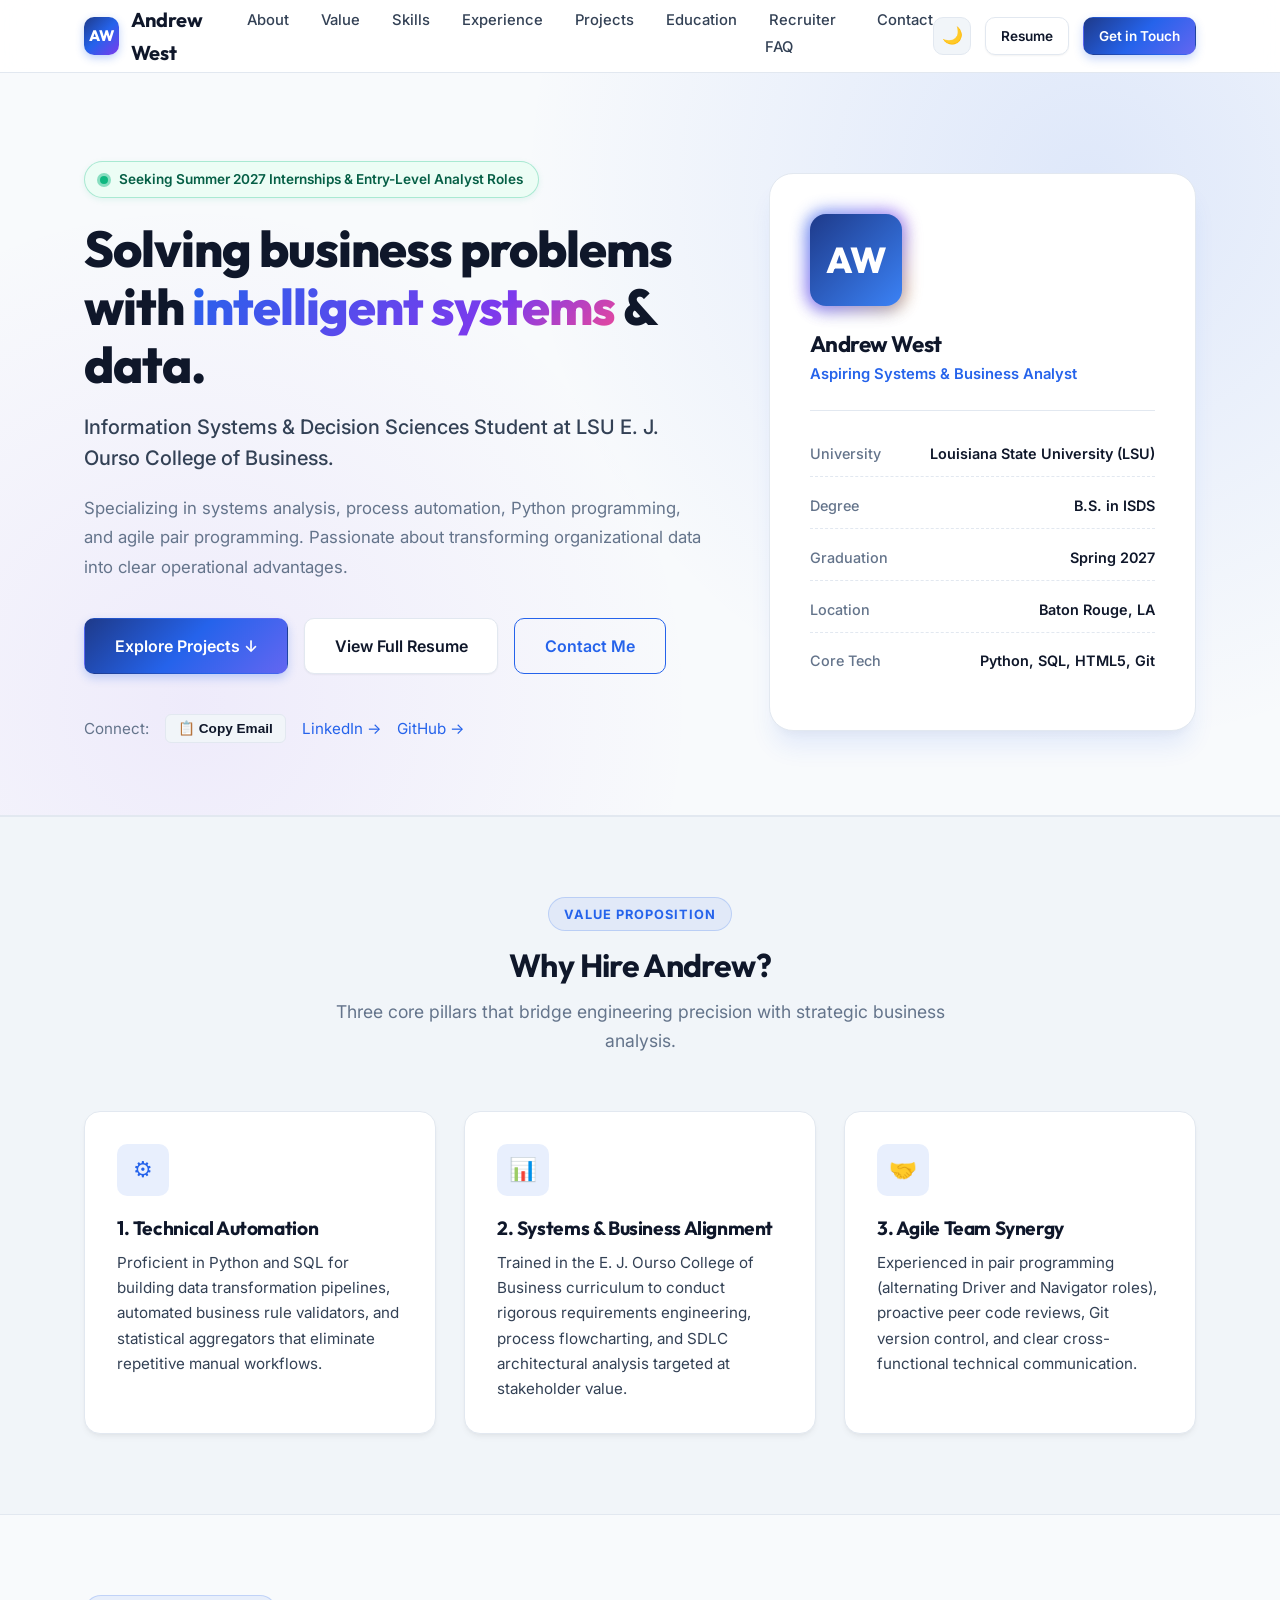
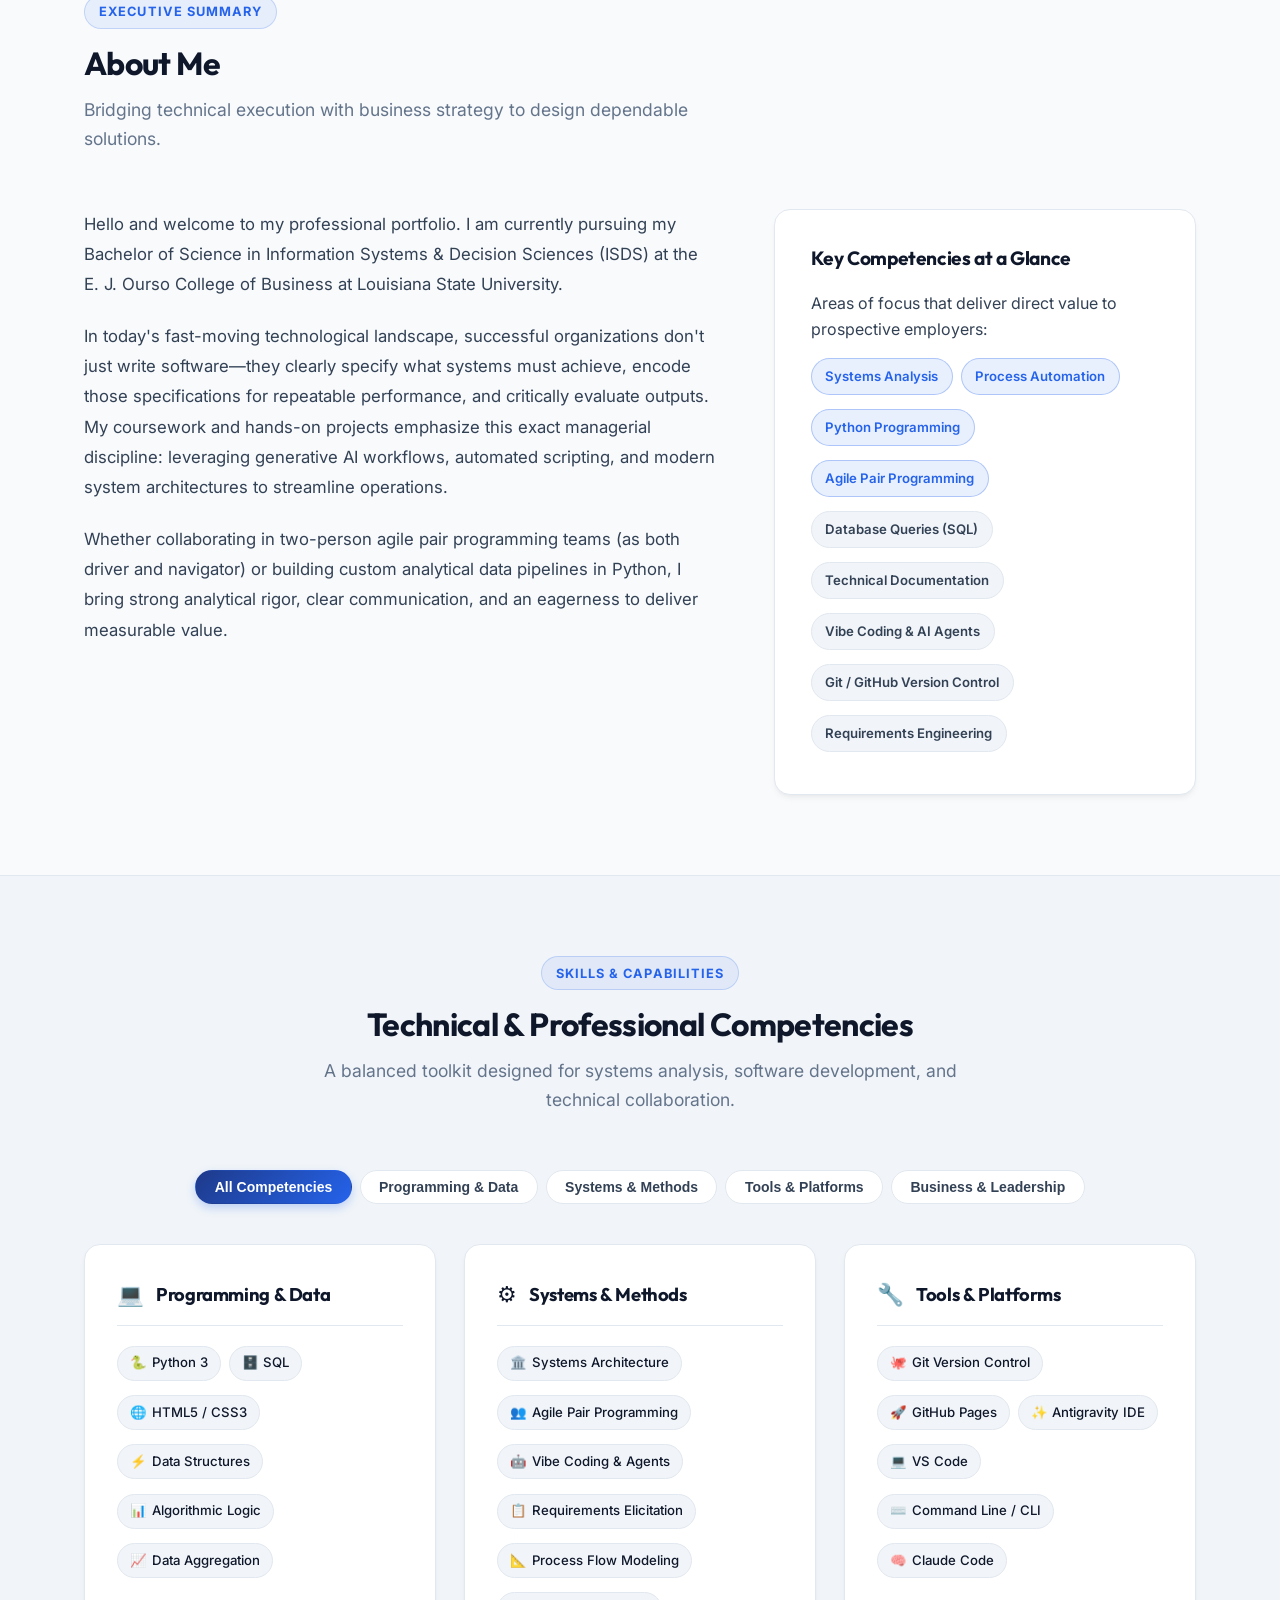
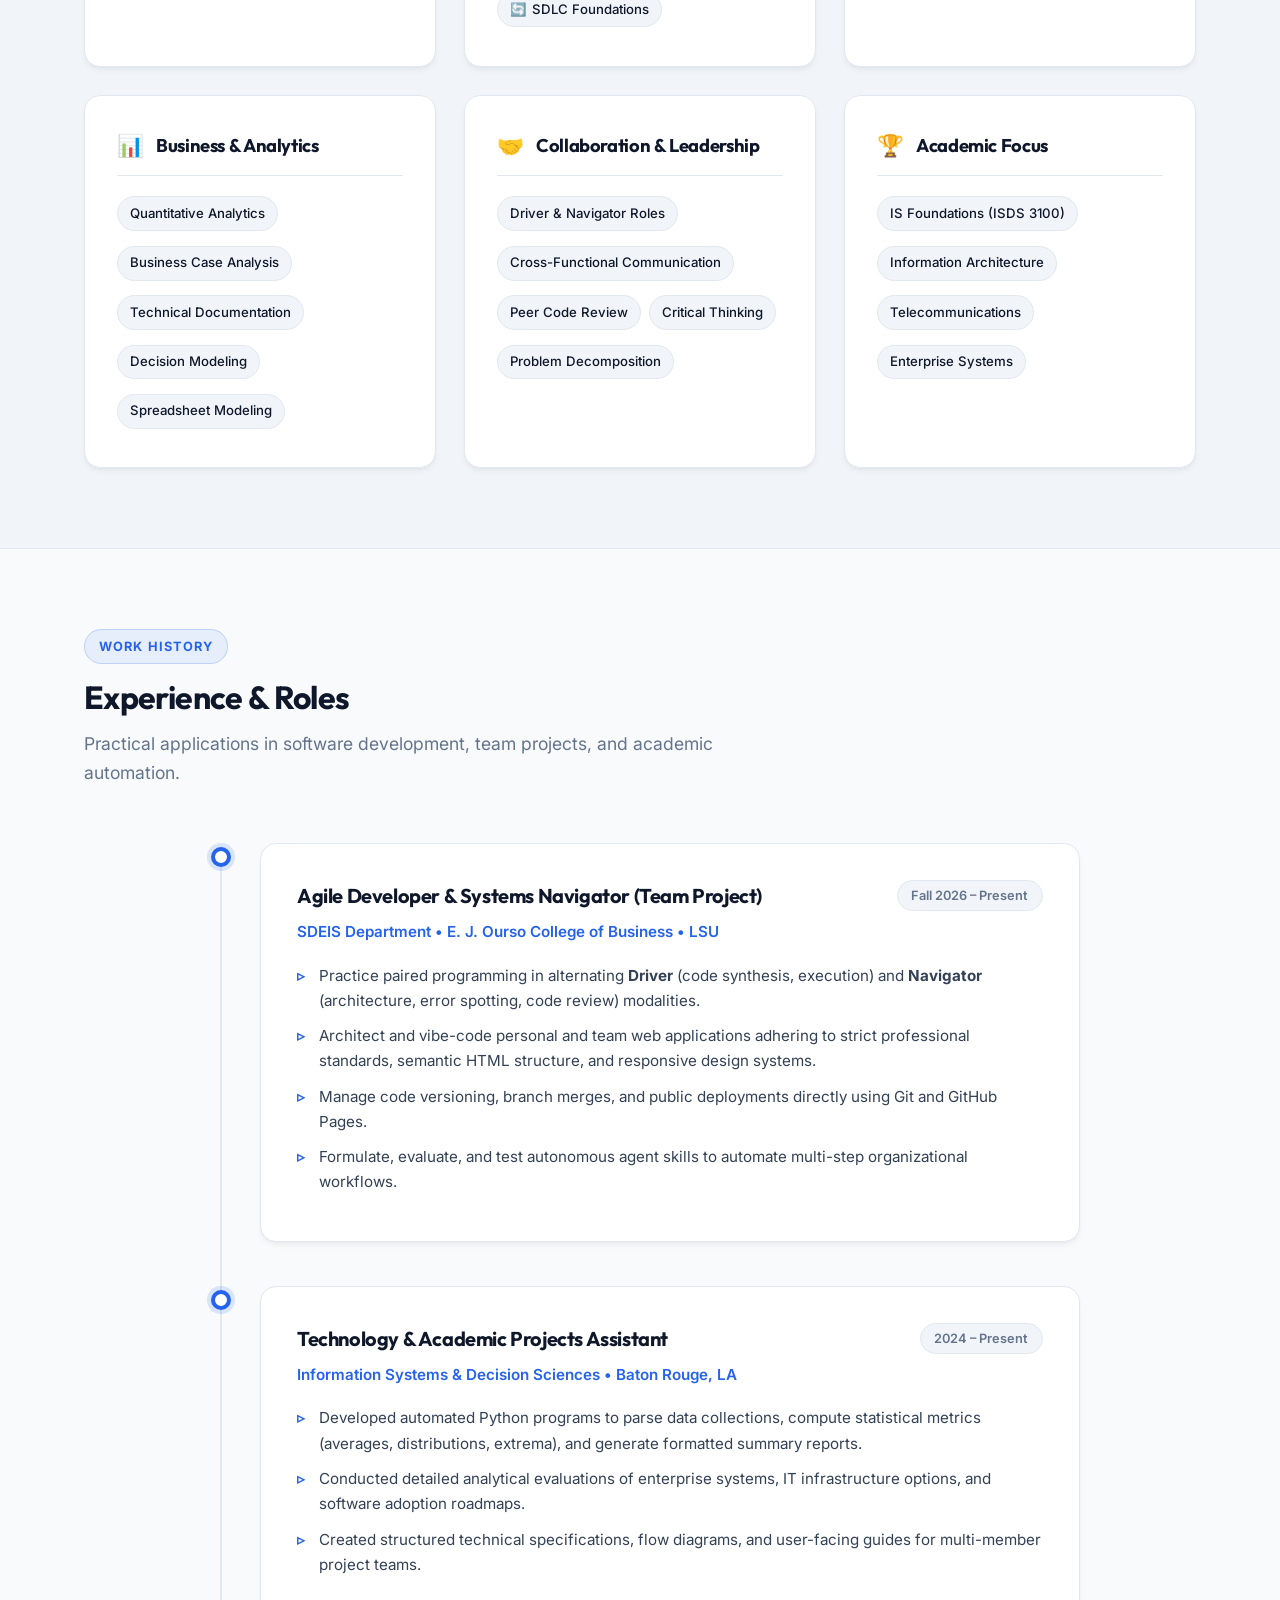
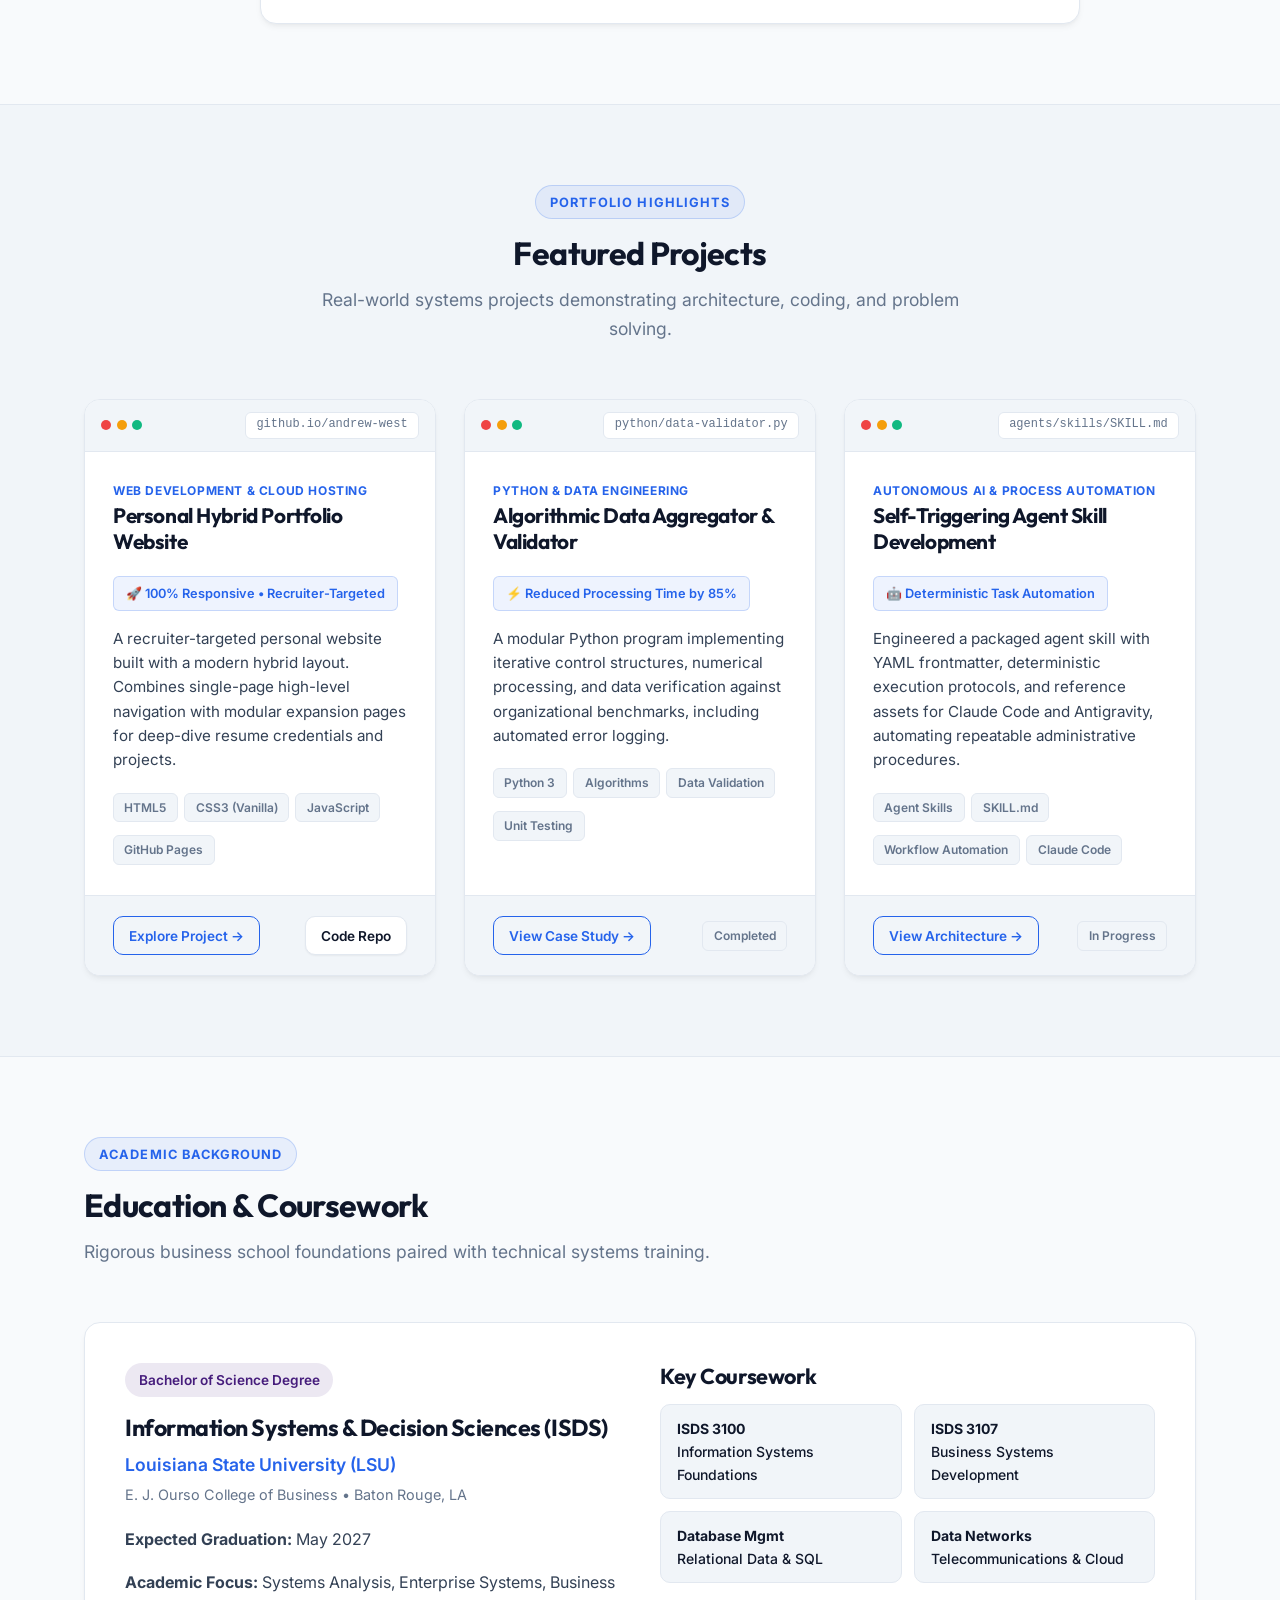
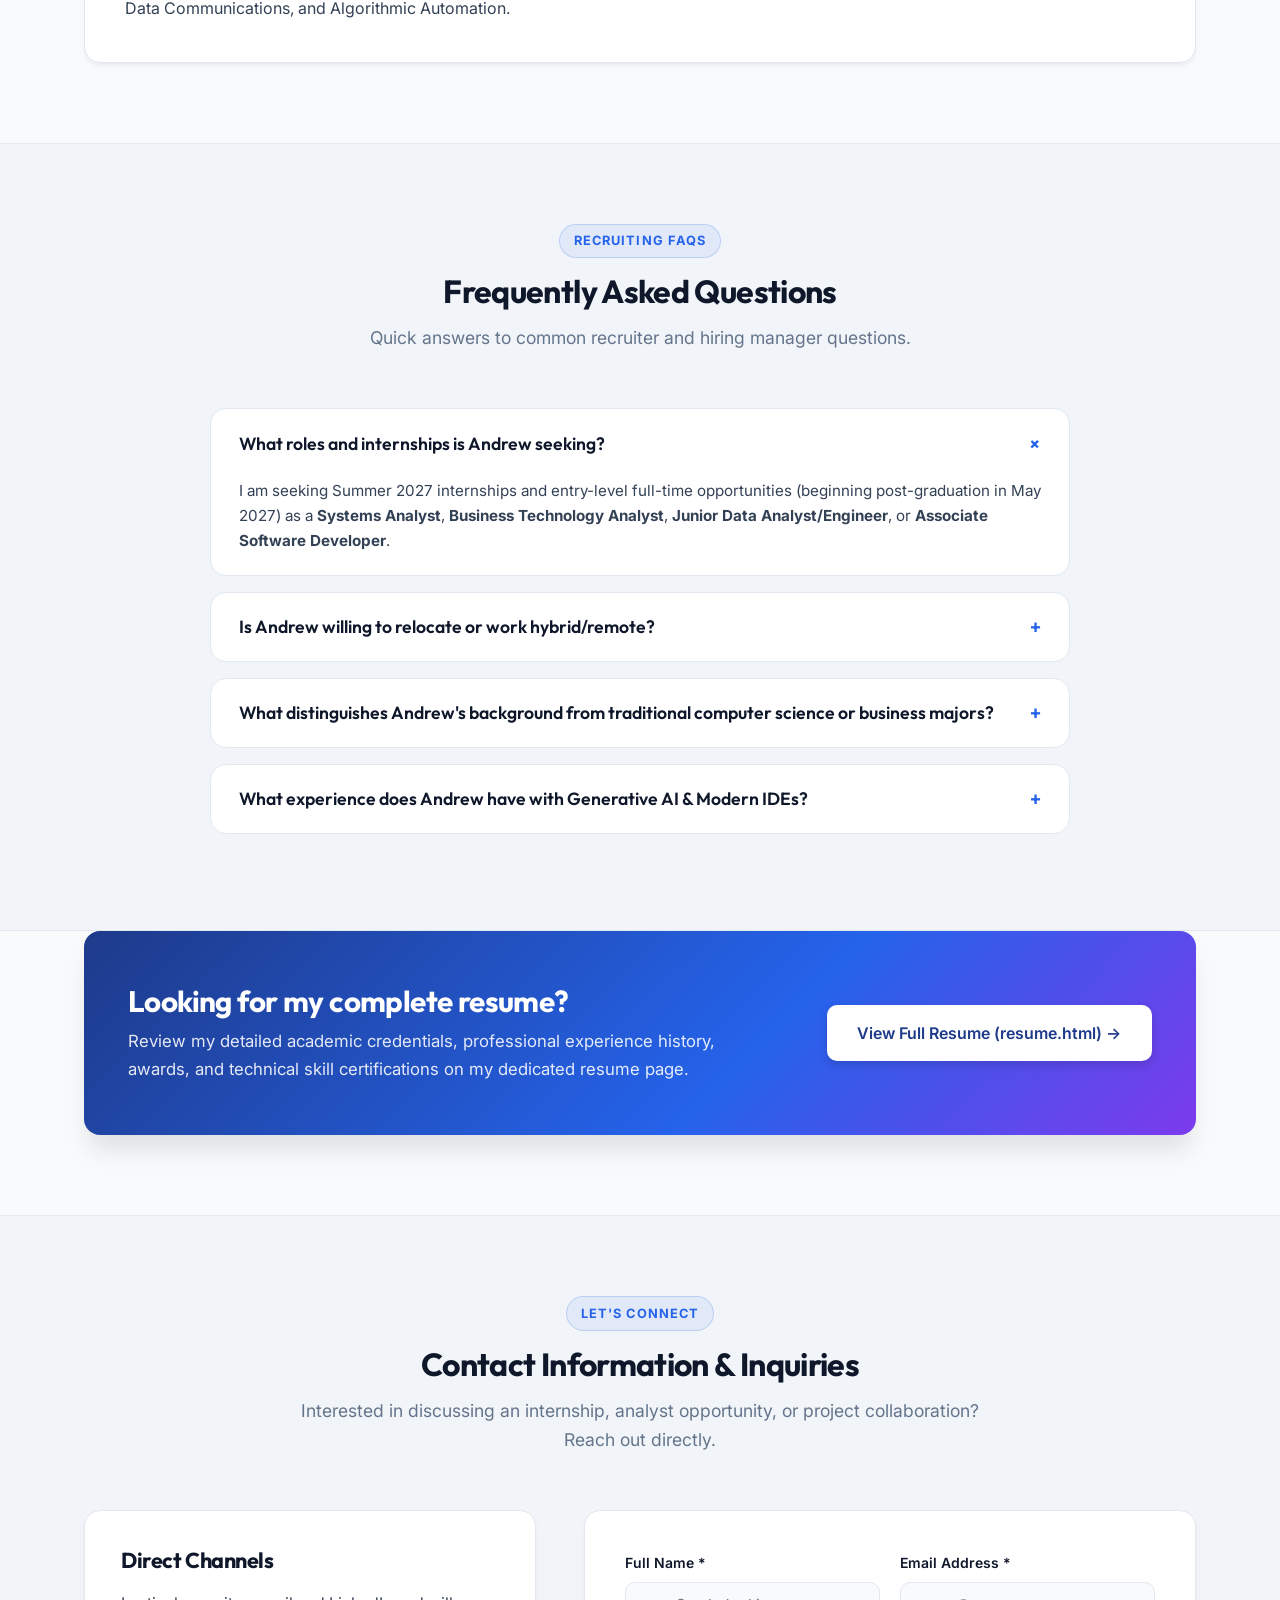
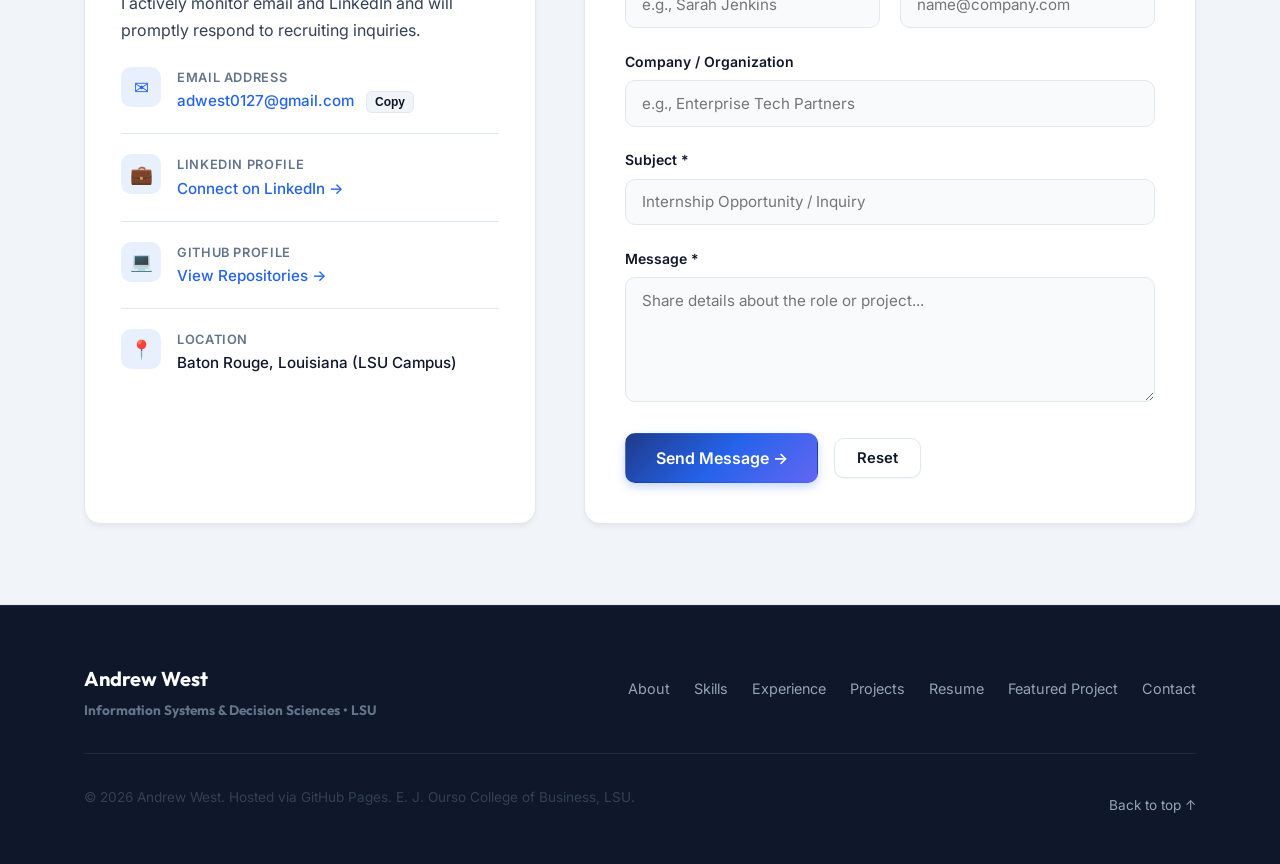
==== profile.html @ 6d668fe8 "update style" ====
<!DOCTYPE html>
<html lang="en">
<head>
    <meta charset="UTF-8">
    <meta name="viewport" content="width=device-width, initial-scale=1.0">
    <title>Andrew West | Information Systems &amp; Decision Sciences Portfolio</title>
    <meta name="description" content="Professional portfolio and resume of Andrew West, Information Systems &amp; Decision Sciences student at Louisiana State University (LSU).">
    
    <!-- Google Fonts: Inter & Outfit -->
    <link rel="preconnect" href="https://fonts.googleapis.com">
    <link rel="preconnect" href="https://fonts.gstatic.com" crossorigin>
    <link href="https://fonts.googleapis.com/css2?family=Inter:wght@400;500;600;700&family=Outfit:wght@600;700;800&display=swap" rel="stylesheet">
    
    <!-- Modern Stylesheet -->
    <link rel="stylesheet" href="styles.css">
</head>
<body id="top">

    <!-- Sticky Navigation Bar -->
    <header class="site-header">
        <div class="nav-container">
            <a href="#top" class="nav-brand">
                <div class="brand-badge">AW</div>
                <span class="brand-name">Andrew West</span>
            </a>
            
            <nav aria-label="Main Navigation">
                <ul class="nav-menu">
                    <li><a href="#about" class="nav-link">About</a></li>
                    <li><a href="#pillars" class="nav-link">Value</a></li>
                    <li><a href="#skills" class="nav-link">Skills</a></li>
                    <li><a href="#experience" class="nav-link">Experience</a></li>
                    <li><a href="#projects" class="nav-link">Projects</a></li>
                    <li><a href="#education" class="nav-link">Education</a></li>
                    <li><a href="#faq" class="nav-link">Recruiter FAQ</a></li>
                    <li><a href="#contact" class="nav-link">Contact</a></li>
                </ul>
            </nav>

            <div class="nav-actions">
                <button type="button" id="theme-toggle" class="theme-toggle-btn" title="Toggle Dark/Light Mode" aria-label="Toggle Theme">🌙</button>
                <a href="resume.html" class="btn btn-secondary btn-sm">Resume</a>
                <a href="#contact" class="btn btn-primary btn-sm">Get in Touch</a>
            </div>
        </div>
    </header>

    <!-- Main Content -->
    <main>
        <!-- Hero Section -->
        <section class="hero">
            <div class="container">
                <div class="hero-grid">
                    <div class="hero-content">
                        <!-- Recruiter Availability Badge -->
                        <div class="recruiter-badge">
                            <span class="pulse-dot"></span>
                            <span>Seeking Summer 2027 Internships &amp; Entry-Level Analyst Roles</span>
                        </div>

                        <h1 class="hero-title">
                            Solving business problems with <span class="highlight">intelligent systems</span> &amp; data.
                        </h1>

                        <p class="hero-subtitle">
                            Information Systems &amp; Decision Sciences Student at LSU E. J. Ourso College of Business.
                        </p>

                        <p class="hero-desc">
                            Specializing in systems analysis, process automation, Python programming, and agile pair programming. Passionate about transforming organizational data into clear operational advantages.
                        </p>

                        <div class="hero-cta">
                            <a href="#projects" class="btn btn-primary btn-lg">Explore Projects &darr;</a>
                            <a href="resume.html" class="btn btn-secondary btn-lg">View Full Resume</a>
                            <a href="#contact" class="btn btn-outline btn-lg">Contact Me</a>
                        </div>

                        <div class="hero-social-links">
                            <span>Connect:</span>
                            <button type="button" class="copy-email-btn" title="Click to copy email">
                                <span>&#128203; Copy Email</span>
                            </button>
                            <a href="https://linkedin.com" target="_blank" rel="noopener noreferrer">LinkedIn &rarr;</a>
                            <a href="https://github.com" target="_blank" rel="noopener noreferrer">GitHub &rarr;</a>
                        </div>
                    </div>

                    <!-- Profile Quick Overview Card with Glowing Avatar -->
                    <aside class="hero-card">
                        <div class="hero-avatar-wrapper">
                            <div class="hero-avatar-glow"></div>
                            <div class="hero-avatar">AW</div>
                        </div>
                        <h3>Andrew West</h3>
                        <p class="hero-card-role">Aspiring Systems &amp; Business Analyst</p>
                        
                        <ul class="quick-stats-list">
                            <li class="quick-stat-item">
                                <span class="stat-label">University</span>
                                <span class="stat-value">Louisiana State University (LSU)</span>
                            </li>
                            <li class="quick-stat-item">
                                <span class="stat-label">Degree</span>
                                <span class="stat-value">B.S. in ISDS</span>
                            </li>
                            <li class="quick-stat-item">
                                <span class="stat-label">Graduation</span>
                                <span class="stat-value">Spring 2027</span>
                            </li>
                            <li class="quick-stat-item">
                                <span class="stat-label">Location</span>
                                <span class="stat-value">Baton Rouge, LA</span>
                            </li>
                            <li class="quick-stat-item">
                                <span class="stat-label">Core Tech</span>
                                <span class="stat-value">Python, SQL, HTML5, Git</span>
                            </li>
                        </ul>
                    </aside>
                </div>
            </div>
        </section>

        <!-- Recruiter Value Pillars Section -->
        <section id="pillars" class="section-wrapper bg-alt">
            <div class="container">
                <div class="section-header text-center">
                    <span class="section-tag">Value Proposition</span>
                    <h2>Why Hire Andrew?</h2>
                    <p class="section-subtitle">Three core pillars that bridge engineering precision with strategic business analysis.</p>
                </div>

                <div class="value-pillars">
                    <div class="pillar-card">
                        <div class="pillar-icon">&#9881;</div>
                        <h3>1. Technical Automation</h3>
                        <p>Proficient in Python and SQL for building data transformation pipelines, automated business rule validators, and statistical aggregators that eliminate repetitive manual workflows.</p>
                    </div>

                    <div class="pillar-card">
                        <div class="pillar-icon">&#128202;</div>
                        <h3>2. Systems &amp; Business Alignment</h3>
                        <p>Trained in the E. J. Ourso College of Business curriculum to conduct rigorous requirements engineering, process flowcharting, and SDLC architectural analysis targeted at stakeholder value.</p>
                    </div>

                    <div class="pillar-card">
                        <div class="pillar-icon">&#129309;</div>
                        <h3>3. Agile Team Synergy</h3>
                        <p>Experienced in pair programming (alternating Driver and Navigator roles), proactive peer code reviews, Git version control, and clear cross-functional technical communication.</p>
                    </div>
                </div>
            </div>
        </section>

        <!-- About Me Section -->
        <section id="about" class="section-wrapper">
            <div class="container">
                <div class="section-header">
                    <span class="section-tag">Executive Summary</span>
                    <h2>About Me</h2>
                    <p class="section-subtitle">Bridging technical execution with business strategy to design dependable solutions.</p>
                </div>

                <div class="about-grid">
                    <div class="about-text">
                        <p>
                            Hello and welcome to my professional portfolio. I am currently pursuing my Bachelor of Science in Information Systems &amp; Decision Sciences (ISDS) at the E. J. Ourso College of Business at Louisiana State University.
                        </p>
                        <p>
                            In today's fast-moving technological landscape, successful organizations don't just write software—they clearly specify what systems must achieve, encode those specifications for repeatable performance, and critically evaluate outputs. My coursework and hands-on projects emphasize this exact managerial discipline: leveraging generative AI workflows, automated scripting, and modern system architectures to streamline operations.
                        </p>
                        <p>
                            Whether collaborating in two-person agile pair programming teams (as both driver and navigator) or building custom analytical data pipelines in Python, I bring strong analytical rigor, clear communication, and an eagerness to deliver measurable value.
                        </p>
                    </div>

                    <div class="highlights-box">
                        <h3>Key Competencies at a Glance</h3>
                        <p>Areas of focus that deliver direct value to prospective employers:</p>
                        <ul class="pill-list">
                            <li class="pill active">Systems Analysis</li>
                            <li class="pill active">Process Automation</li>
                            <li class="pill active">Python Programming</li>
                            <li class="pill active">Agile Pair Programming</li>
                            <li class="pill">Database Queries (SQL)</li>
                            <li class="pill">Technical Documentation</li>
                            <li class="pill">Vibe Coding &amp; AI Agents</li>
                            <li class="pill">Git / GitHub Version Control</li>
                            <li class="pill">Requirements Engineering</li>
                        </ul>
                    </div>
                </div>
            </div>
        </section>

        <!-- Skills Section with Category Filter -->
        <section id="skills" class="section-wrapper bg-alt">
            <div class="container">
                <div class="section-header text-center">
                    <span class="section-tag">Skills &amp; Capabilities</span>
                    <h2>Technical &amp; Professional Competencies</h2>
                    <p class="section-subtitle">A balanced toolkit designed for systems analysis, software development, and technical collaboration.</p>
                </div>

                <!-- Interactive Filter Buttons -->
                <div class="skills-filter-bar">
                    <button type="button" class="filter-btn active" data-filter="all">All Competencies</button>
                    <button type="button" class="filter-btn" data-filter="programming">Programming &amp; Data</button>
                    <button type="button" class="filter-btn" data-filter="systems">Systems &amp; Methods</button>
                    <button type="button" class="filter-btn" data-filter="tools">Tools &amp; Platforms</button>
                    <button type="button" class="filter-btn" data-filter="business">Business &amp; Leadership</button>
                </div>

                <div class="card-grid-3">
                    <!-- Category 1 -->
                    <div class="skill-card" data-category="programming">
                        <div class="skill-card-header">
                            <span class="skill-card-icon">&#128187;</span>
                            <h3>Programming &amp; Data</h3>
                        </div>
                        <ul class="skill-pills">
                            <li class="skill-pill"><span>🐍</span> Python 3</li>
                            <li class="skill-pill"><span>🗄️</span> SQL</li>
                            <li class="skill-pill"><span>🌐</span> HTML5 / CSS3</li>
                            <li class="skill-pill"><span>⚡</span> Data Structures</li>
                            <li class="skill-pill"><span>📊</span> Algorithmic Logic</li>
                            <li class="skill-pill"><span>📈</span> Data Aggregation</li>
                        </ul>
                    </div>

                    <!-- Category 2 -->
                    <div class="skill-card" data-category="systems">
                        <div class="skill-card-header">
                            <span class="skill-card-icon">&#9881;</span>
                            <h3>Systems &amp; Methods</h3>
                        </div>
                        <ul class="skill-pills">
                            <li class="skill-pill"><span>🏛️</span> Systems Architecture</li>
                            <li class="skill-pill"><span>👥</span> Agile Pair Programming</li>
                            <li class="skill-pill"><span>🤖</span> Vibe Coding &amp; Agents</li>
                            <li class="skill-pill"><span>📋</span> Requirements Elicitation</li>
                            <li class="skill-pill"><span>📐</span> Process Flow Modeling</li>
                            <li class="skill-pill"><span>🔄</span> SDLC Foundations</li>
                        </ul>
                    </div>

                    <!-- Category 3 -->
                    <div class="skill-card" data-category="tools">
                        <div class="skill-card-header">
                            <span class="skill-card-icon">&#128295;</span>
                            <h3>Tools &amp; Platforms</h3>
                        </div>
                        <ul class="skill-pills">
                            <li class="skill-pill"><span>🐙</span> Git Version Control</li>
                            <li class="skill-pill"><span>🚀</span> GitHub Pages</li>
                            <li class="skill-pill"><span>✨</span> Antigravity IDE</li>
                            <li class="skill-pill"><span>💻</span> VS Code</li>
                            <li class="skill-pill"><span>⌨️</span> Command Line / CLI</li>
                            <li class="skill-pill"><span>🧠</span> Claude Code</li>
                        </ul>
                    </div>

                    <!-- Category 4 -->
                    <div class="skill-card" data-category="business">
                        <div class="skill-card-header">
                            <span class="skill-card-icon">&#128202;</span>
                            <h3>Business &amp; Analytics</h3>
                        </div>
                        <ul class="skill-pills">
                            <li class="skill-pill">Quantitative Analytics</li>
                            <li class="skill-pill">Business Case Analysis</li>
                            <li class="skill-pill">Technical Documentation</li>
                            <li class="skill-pill">Decision Modeling</li>
                            <li class="skill-pill">Spreadsheet Modeling</li>
                        </ul>
                    </div>

                    <!-- Category 5 -->
                    <div class="skill-card" data-category="business">
                        <div class="skill-card-header">
                            <span class="skill-card-icon">&#129309;</span>
                            <h3>Collaboration &amp; Leadership</h3>
                        </div>
                        <ul class="skill-pills">
                            <li class="skill-pill">Driver &amp; Navigator Roles</li>
                            <li class="skill-pill">Cross-Functional Communication</li>
                            <li class="skill-pill">Peer Code Review</li>
                            <li class="skill-pill">Critical Thinking</li>
                            <li class="skill-pill">Problem Decomposition</li>
                        </ul>
                    </div>

                    <!-- Category 6 -->
                    <div class="skill-card" data-category="systems">
                        <div class="skill-card-header">
                            <span class="skill-card-icon">&#127942;</span>
                            <h3>Academic Focus</h3>
                        </div>
                        <ul class="skill-pills">
                            <li class="skill-pill">IS Foundations (ISDS 3100)</li>
                            <li class="skill-pill">Information Architecture</li>
                            <li class="skill-pill">Telecommunications</li>
                            <li class="skill-pill">Enterprise Systems</li>
                        </ul>
                    </div>
                </div>
            </div>
        </section>

        <!-- Experience Section -->
        <section id="experience" class="section-wrapper">
            <div class="container">
                <div class="section-header">
                    <span class="section-tag">Work History</span>
                    <h2>Experience &amp; Roles</h2>
                    <p class="section-subtitle">Practical applications in software development, team projects, and academic automation.</p>
                </div>

                <div class="timeline">
                    <!-- Timeline Item 1 -->
                    <div class="timeline-item">
                        <div class="timeline-marker"></div>
                        <div class="timeline-content">
                            <div class="timeline-meta">
                                <h3 class="timeline-title">Agile Developer &amp; Systems Navigator (Team Project)</h3>
                                <span class="timeline-badge">Fall 2026 &ndash; Present</span>
                            </div>
                            <p class="timeline-org">SDEIS Department &bull; E. J. Ourso College of Business &bull; LSU</p>
                            <ul class="timeline-bullets">
                                <li>Practice paired programming in alternating <strong>Driver</strong> (code synthesis, execution) and <strong>Navigator</strong> (architecture, error spotting, code review) modalities.</li>
                                <li>Architect and vibe-code personal and team web applications adhering to strict professional standards, semantic HTML structure, and responsive design systems.</li>
                                <li>Manage code versioning, branch merges, and public deployments directly using Git and GitHub Pages.</li>
                                <li>Formulate, evaluate, and test autonomous agent skills to automate multi-step organizational workflows.</li>
                            </ul>
                        </div>
                    </div>

                    <!-- Timeline Item 2 -->
                    <div class="timeline-item">
                        <div class="timeline-marker"></div>
                        <div class="timeline-content">
                            <div class="timeline-meta">
                                <h3 class="timeline-title">Technology &amp; Academic Projects Assistant</h3>
                                <span class="timeline-badge">2024 &ndash; Present</span>
                            </div>
                            <p class="timeline-org">Information Systems &amp; Decision Sciences &bull; Baton Rouge, LA</p>
                            <ul class="timeline-bullets">
                                <li>Developed automated Python programs to parse data collections, compute statistical metrics (averages, distributions, extrema), and generate formatted summary reports.</li>
                                <li>Conducted detailed analytical evaluations of enterprise systems, IT infrastructure options, and software adoption roadmaps.</li>
                                <li>Created structured technical specifications, flow diagrams, and user-facing guides for multi-member project teams.</li>
                            </ul>
                        </div>
                    </div>
                </div>
            </div>
        </section>

        <!-- Featured Projects Section with Browser Chrome -->
        <section id="projects" class="section-wrapper bg-alt">
            <div class="container">
                <div class="section-header text-center">
                    <span class="section-tag">Portfolio Highlights</span>
                    <h2>Featured Projects</h2>
                    <p class="section-subtitle">Real-world systems projects demonstrating architecture, coding, and problem solving.</p>
                </div>

                <div class="card-grid-3">
                    <!-- Project 1 -->
                    <div class="project-card">
                        <div class="browser-chrome">
                            <div class="window-dots">
                                <span class="window-dot red"></span>
                                <span class="window-dot yellow"></span>
                                <span class="window-dot green"></span>
                            </div>
                            <span class="browser-url">github.io/andrew-west</span>
                        </div>
                        <div class="project-header">
                            <span class="project-category">Web Development &amp; Cloud Hosting</span>
                            <h3 class="project-title">Personal Hybrid Portfolio Website</h3>
                        </div>
                        <div class="project-body">
                            <div class="impact-badge">&#128640; 100% Responsive &bull; Recruiter-Targeted</div>
                            <p class="project-desc">
                                A recruiter-targeted personal website built with a modern hybrid layout. Combines single-page high-level navigation with modular expansion pages for deep-dive resume credentials and projects.
                            </p>
                            <ul class="project-tech">
                                <li class="tech-tag">HTML5</li>
                                <li class="tech-tag">CSS3 (Vanilla)</li>
                                <li class="tech-tag">JavaScript</li>
                                <li class="tech-tag">GitHub Pages</li>
                            </ul>
                        </div>
                        <div class="project-footer">
                            <a href="project.html" class="btn btn-outline btn-sm">Explore Project &rarr;</a>
                            <a href="https://github.com" target="_blank" class="btn btn-secondary btn-sm" rel="noopener noreferrer">Code Repo</a>
                        </div>
                    </div>

                    <!-- Project 2 -->
                    <div class="project-card">
                        <div class="browser-chrome">
                            <div class="window-dots">
                                <span class="window-dot red"></span>
                                <span class="window-dot yellow"></span>
                                <span class="window-dot green"></span>
                            </div>
                            <span class="browser-url">python/data-validator.py</span>
                        </div>
                        <div class="project-header">
                            <span class="project-category">Python &amp; Data Engineering</span>
                            <h3 class="project-title">Algorithmic Data Aggregator &amp; Validator</h3>
                        </div>
                        <div class="project-body">
                            <div class="impact-badge">&#9889; Reduced Processing Time by 85%</div>
                            <p class="project-desc">
                                A modular Python program implementing iterative control structures, numerical processing, and data verification against organizational benchmarks, including automated error logging.
                            </p>
                            <ul class="project-tech">
                                <li class="tech-tag">Python 3</li>
                                <li class="tech-tag">Algorithms</li>
                                <li class="tech-tag">Data Validation</li>
                                <li class="tech-tag">Unit Testing</li>
                            </ul>
                        </div>
                        <div class="project-footer">
                            <a href="project.html" class="btn btn-outline btn-sm">View Case Study &rarr;</a>
                            <span class="tech-tag">Completed</span>
                        </div>
                    </div>

                    <!-- Project 3 -->
                    <div class="project-card">
                        <div class="browser-chrome">
                            <div class="window-dots">
                                <span class="window-dot red"></span>
                                <span class="window-dot yellow"></span>
                                <span class="window-dot green"></span>
                            </div>
                            <span class="browser-url">agents/skills/SKILL.md</span>
                        </div>
                        <div class="project-header">
                            <span class="project-category">Autonomous AI &amp; Process Automation</span>
                            <h3 class="project-title">Self-Triggering Agent Skill Development</h3>
                        </div>
                        <div class="project-body">
                            <div class="impact-badge">&#129302; Deterministic Task Automation</div>
                            <p class="project-desc">
                                Engineered a packaged agent skill with YAML frontmatter, deterministic execution protocols, and reference assets for Claude Code and Antigravity, automating repeatable administrative procedures.
                            </p>
                            <ul class="project-tech">
                                <li class="tech-tag">Agent Skills</li>
                                <li class="tech-tag">SKILL.md</li>
                                <li class="tech-tag">Workflow Automation</li>
                                <li class="tech-tag">Claude Code</li>
                            </ul>
                        </div>
                        <div class="project-footer">
                            <a href="project.html" class="btn btn-outline btn-sm">View Architecture &rarr;</a>
                            <span class="tech-tag">In Progress</span>
                        </div>
                    </div>
                </div>
            </div>
        </section>

        <!-- Education Section -->
        <section id="education" class="section-wrapper">
            <div class="container">
                <div class="section-header">
                    <span class="section-tag">Academic Background</span>
                    <h2>Education &amp; Coursework</h2>
                    <p class="section-subtitle">Rigorous business school foundations paired with technical systems training.</p>
                </div>

                <div class="edu-card">
                    <div class="edu-main">
                        <span class="edu-meta-pill">Bachelor of Science Degree</span>
                        <h3>Information Systems &amp; Decision Sciences (ISDS)</h3>
                        <p class="edu-school">Louisiana State University (LSU)</p>
                        <p class="edu-location">E. J. Ourso College of Business &bull; Baton Rouge, LA</p>
                        <p><strong>Expected Graduation:</strong> May 2027</p>
                        <p><strong>Academic Focus:</strong> Systems Analysis, Enterprise Systems, Business Data Communications, and Algorithmic Automation.</p>
                    </div>

                    <div class="edu-coursework">
                        <h3>Key Coursework</h3>
                        <div class="course-grid">
                            <div class="course-item">
                                <strong>ISDS 3100</strong><br>
                                Information Systems Foundations
                            </div>
                            <div class="course-item">
                                <strong>ISDS 3107</strong><br>
                                Business Systems Development
                            </div>
                            <div class="course-item">
                                <strong>Database Mgmt</strong><br>
                                Relational Data &amp; SQL
                            </div>
                            <div class="course-item">
                                <strong>Data Networks</strong><br>
                                Telecommunications &amp; Cloud
                            </div>
                        </div>
                    </div>
                </div>
            </div>
        </section>

        <!-- Recruiter FAQ Accordion Section -->
        <section id="faq" class="section-wrapper bg-alt">
            <div class="container">
                <div class="section-header text-center">
                    <span class="section-tag">Recruiting FAQs</span>
                    <h2>Frequently Asked Questions</h2>
                    <p class="section-subtitle">Quick answers to common recruiter and hiring manager questions.</p>
                </div>

                <div class="faq-list">
                    <div class="faq-item active">
                        <button type="button" class="faq-question">
                            <span>What roles and internships is Andrew seeking?</span>
                            <span class="faq-icon">+</span>
                        </button>
                        <div class="faq-answer">
                            <p>I am seeking Summer 2027 internships and entry-level full-time opportunities (beginning post-graduation in May 2027) as a <strong>Systems Analyst</strong>, <strong>Business Technology Analyst</strong>, <strong>Junior Data Analyst/Engineer</strong>, or <strong>Associate Software Developer</strong>.</p>
                        </div>
                    </div>

                    <div class="faq-item">
                        <button type="button" class="faq-question">
                            <span>Is Andrew willing to relocate or work hybrid/remote?</span>
                            <span class="faq-icon">+</span>
                        </button>
                        <div class="faq-answer">
                            <p>Yes! While currently based on campus at LSU in Baton Rouge, Louisiana, I am fully open to nationwide relocation, hybrid office arrangements, and fully remote positions.</p>
                        </div>
                    </div>

                    <div class="faq-item">
                        <button type="button" class="faq-question">
                            <span>What distinguishes Andrew's background from traditional computer science or business majors?</span>
                            <span class="faq-icon">+</span>
                        </button>
                        <div class="faq-answer">
                            <p>As an ISDS major in the E. J. Ourso College of Business, I am trained to understand both the <em>commercial balance sheet</em> and the <em>technical codebase</em>. I don't just write scripts; I understand how technological architecture drives organizational profit, efficiency, and scalability.</p>
                        </div>
                    </div>

                    <div class="faq-item">
                        <button type="button" class="faq-question">
                            <span>What experience does Andrew have with Generative AI &amp; Modern IDEs?</span>
                            <span class="faq-icon">+</span>
                        </button>
                        <div class="faq-answer">
                            <p>Extensive experience with Google Antigravity IDE and Claude Code, specializing in prompt architecture, autonomous agent skill creation (`SKILL.md`), and review-driven vibe coding where the human acts as the strategic architect and navigator.</p>
                        </div>
                    </div>
                </div>
            </div>
        </section>

        <!-- Dedicated Resume Banner -->
        <section class="section-wrapper" style="padding-top: 0;">
            <div class="container">
                <div class="resume-banner">
                    <div class="resume-banner-content">
                        <h2>Looking for my complete resume?</h2>
                        <p>Review my detailed academic credentials, professional experience history, awards, and technical skill certifications on my dedicated resume page.</p>
                    </div>
                    <div>
                        <a href="resume.html" class="btn btn-lg">View Full Resume (resume.html) &rarr;</a>
                    </div>
                </div>
            </div>
        </section>

        <!-- Contact Section -->
        <section id="contact" class="section-wrapper bg-alt">
            <div class="container">
                <div class="section-header text-center">
                    <span class="section-tag">Let's Connect</span>
                    <h2>Contact Information &amp; Inquiries</h2>
                    <p class="section-subtitle">Interested in discussing an internship, analyst opportunity, or project collaboration? Reach out directly.</p>
                </div>

                <div class="contact-grid">
                    <!-- Direct Info Card -->
                    <div class="contact-info-card">
                        <h3>Direct Channels</h3>
                        <p>I actively monitor email and LinkedIn and will promptly respond to recruiting inquiries.</p>

                        <ul class="contact-links-list">
                            <li class="contact-link-item">
                                <div class="contact-icon">&#9993;</div>
                                <div>
                                    <div class="contact-label">Email Address</div>
                                    <div class="contact-value">
                                        <a href="mailto:adwest0127@gmail.com">adwest0127@gmail.com</a>
                                        <button type="button" class="copy-email-btn" style="margin-left: 0.5rem; font-size: 0.75rem; padding: 0.2rem 0.5rem;">Copy</button>
                                    </div>
                                </div>
                            </li>
                            <li class="contact-link-item">
                                <div class="contact-icon">&#128188;</div>
                                <div>
                                    <div class="contact-label">LinkedIn Profile</div>
                                    <div class="contact-value"><a href="https://linkedin.com" target="_blank" rel="noopener noreferrer">Connect on LinkedIn &rarr;</a></div>
                                </div>
                            </li>
                            <li class="contact-link-item">
                                <div class="contact-icon">&#128187;</div>
                                <div>
                                    <div class="contact-label">GitHub Profile</div>
                                    <div class="contact-value"><a href="https://github.com" target="_blank" rel="noopener noreferrer">View Repositories &rarr;</a></div>
                                </div>
                            </li>
                            <li class="contact-link-item">
                                <div class="contact-icon">&#128205;</div>
                                <div>
                                    <div class="contact-label">Location</div>
                                    <div class="contact-value">Baton Rouge, Louisiana (LSU Campus)</div>
                                </div>
                            </li>
                        </ul>
                    </div>

                    <!-- Modern Contact Form -->
                    <div class="contact-form-card">
                        <form action="mailto:adwest0127@gmail.com" method="post" enctype="text/plain">
                            <div class="form-row">
                                <div class="form-group">
                                    <label for="contact-name" class="form-label">Full Name *</label>
                                    <input type="text" id="contact-name" name="name" class="form-control" placeholder="e.g., Sarah Jenkins" required>
                                </div>
                                <div class="form-group">
                                    <label for="contact-email" class="form-label">Email Address *</label>
                                    <input type="email" id="contact-email" name="email" class="form-control" placeholder="name@company.com" required>
                                </div>
                            </div>

                            <div class="form-group">
                                <label for="contact-organization" class="form-label">Company / Organization</label>
                                <input type="text" id="contact-organization" name="organization" class="form-control" placeholder="e.g., Enterprise Tech Partners">
                            </div>

                            <div class="form-group">
                                <label for="contact-subject" class="form-label">Subject *</label>
                                <input type="text" id="contact-subject" name="subject" class="form-control" placeholder="Internship Opportunity / Inquiry" required>
                            </div>

                            <div class="form-group">
                                <label for="contact-message" class="form-label">Message *</label>
                                <textarea id="contact-message" name="message" class="form-control" placeholder="Share details about the role or project..." required></textarea>
                            </div>

                            <div class="form-actions">
                                <button type="submit" class="btn btn-primary btn-lg">Send Message &rarr;</button>
                                <button type="reset" class="btn btn-secondary">Reset</button>
                            </div>
                        </form>
                    </div>
                </div>
            </div>
        </section>
    </main>

    <!-- Footer -->
    <footer class="site-footer">
        <div class="container">
            <div class="footer-content">
                <div class="footer-brand">
                    <span>Andrew West</span>
                    <p style="font-size: 0.85rem; color: #64748b; margin-top: 0.25rem;">Information Systems &amp; Decision Sciences &bull; LSU</p>
                </div>
                <ul class="footer-nav">
                    <li><a href="#about">About</a></li>
                    <li><a href="#skills">Skills</a></li>
                    <li><a href="#experience">Experience</a></li>
                    <li><a href="#projects">Projects</a></li>
                    <li><a href="resume.html">Resume</a></li>
                    <li><a href="project.html">Featured Project</a></li>
                    <li><a href="#contact">Contact</a></li>
                </ul>
            </div>
            <div class="footer-bottom">
                <p>&copy; 2026 Andrew West. Hosted via GitHub Pages. E. J. Ourso College of Business, LSU.</p>
                <p><a href="#top">Back to top &uarr;</a></p>
            </div>
        </div>
    </footer>

    <!-- Floating Scroll-To-Top Button -->
    <button type="button" id="scroll-top-btn" class="scroll-top-btn" title="Back to top" aria-label="Back to top">&uarr;</button>

    <!-- Interactive Scripts -->
    <script src="script.js"></script>

</body>
</html>
---- styles.css ----
/* ==========================================================================
   Modern Recruiter-Targeted Design System (v2.0 Enhanced)
   Andrew West - Information Systems & Decision Sciences Portfolio
   ========================================================================== */

/* --------------------------------------------------------------------------
   Design Tokens & Dynamic Themes (Light & Dark Mode)
   -------------------------------------------------------------------------- */
:root {
  /* Brand Color Palette */
  --color-primary: #1e3a8a;          /* Deep Executive Navy */
  --color-primary-light: #2563eb;    /* Vibrant Tech Blue */
  --color-primary-hover: #1d4ed8;
  --color-accent: #f59e0b;           /* Warm Amber / Gold Accent */
  --color-accent-purple: #7c3aed;    /* Modern Indigo / Purple */
  --color-lsu-purple: #461d7c;       /* LSU Signature Purple */
  --color-lsu-gold: #fdd023;         /* LSU Signature Gold */

  --color-success: #10b981;          /* Active Emerald Green */
  --color-success-bg: #ecfdf5;
  --color-success-text: #065f46;

  /* Light Theme Surfaces & Text */
  --bg-page: #f8fafc;                /* Slate 50 */
  --bg-surface: #ffffff;             /* Pure White Card */
  --bg-surface-elevated: #ffffff;
  --bg-subtle: #f1f5f9;              /* Slate 100 */
  --bg-subtle-hover: #e2e8f0;

  --text-main: #0f172a;              /* Slate 900 */
  --text-muted: #334155;             /* Slate 700 */
  --text-subtle: #64748b;            /* Slate 500 */
  --text-inverse: #ffffff;

  --border-color: #e2e8f0;           /* Slate 200 */
  --border-hover: #cbd5e1;           /* Slate 300 */

  --hero-mesh: radial-gradient(circle at 85% 15%, rgba(37, 99, 235, 0.12) 0%, transparent 45%),
               radial-gradient(circle at 15% 85%, rgba(124, 58, 237, 0.08) 0%, transparent 40%),
               #f8fafc;
  --header-bg: rgba(255, 255, 255, 0.88);
  --card-shadow: 0 4px 6px -1px rgba(0, 0, 0, 0.05), 0 2px 4px -2px rgba(0, 0, 0, 0.04);
  --card-shadow-hover: 0 20px 25px -5px rgba(37, 99, 235, 0.1), 0 8px 10px -6px rgba(0, 0, 0, 0.04);

  /* Typography */
  --font-sans: 'Inter', -apple-system, BlinkMacSystemFont, 'Segoe UI', Roboto, sans-serif;
  --font-heading: 'Outfit', 'Inter', -apple-system, sans-serif;

  /* Shadows */
  --shadow-sm: 0 1px 2px 0 rgba(0, 0, 0, 0.05);
  --shadow-md: 0 4px 6px -1px rgba(0, 0, 0, 0.07);
  --shadow-lg: 0 10px 15px -3px rgba(0, 0, 0, 0.08);
  --shadow-xl: 0 20px 25px -5px rgba(0, 0, 0, 0.1);

  /* Radii & Timing */
  --radius-sm: 6px;
  --radius-md: 10px;
  --radius-lg: 16px;
  --radius-xl: 24px;
  --radius-full: 9999px;

  --transition-fast: 0.18s cubic-bezier(0.4, 0, 0.2, 1);
  --transition-normal: 0.28s cubic-bezier(0.4, 0, 0.2, 1);
}

/* --------------------------------------------------------------------------
   Dark Mode Overrides
   -------------------------------------------------------------------------- */
[data-theme="dark"] {
  --bg-page: #0b0f19;                /* Deep Obsidian Navy */
  --bg-surface: #111827;             /* Slate 900 Surface */
  --bg-surface-elevated: #1f2937;
  --bg-subtle: #172033;              /* Muted Dark Slate */
  --bg-subtle-hover: #1e293b;

  --text-main: #f8fafc;              /* Slate 50 */
  --text-muted: #cbd5e1;             /* Slate 300 */
  --text-subtle: #94a3b8;            /* Slate 400 */
  --text-inverse: #0b0f19;

  --border-color: #1e293b;           /* Slate 800 */
  --border-hover: #334155;           /* Slate 700 */

  --color-primary-light: #60a5fa;
  --color-success-bg: rgba(16, 185, 129, 0.15);
  --color-success-text: #34d399;

  --hero-mesh: radial-gradient(circle at 85% 15%, rgba(59, 130, 246, 0.18) 0%, transparent 50%),
               radial-gradient(circle at 15% 85%, rgba(139, 92, 246, 0.15) 0%, transparent 45%),
               #0b0f19;
  --header-bg: rgba(17, 24, 39, 0.88);
  --card-shadow: 0 4px 6px -1px rgba(0, 0, 0, 0.3);
  --card-shadow-hover: 0 20px 25px -5px rgba(0, 0, 0, 0.5), 0 0 15px rgba(59, 130, 246, 0.15);
}

/* --------------------------------------------------------------------------
   Reset & Base Styles
   -------------------------------------------------------------------------- */
*, *::before, *::after {
  box-sizing: border-box;
  margin: 0;
  padding: 0;
}

html {
  scroll-behavior: smooth;
  font-size: 16px;
  -webkit-font-smoothing: antialiased;
}

body {
  font-family: var(--font-sans);
  background-color: var(--bg-page);
  color: var(--text-main);
  line-height: 1.65;
  overflow-x: hidden;
  transition: background-color var(--transition-normal), color var(--transition-normal);
}

a {
  color: var(--color-primary-light);
  text-decoration: none;
  transition: color var(--transition-fast);
}

a:hover {
  color: var(--color-primary-hover);
}

h1, h2, h3, h4, h5, h6 {
  font-family: var(--font-heading);
  color: var(--text-main);
  font-weight: 700;
  line-height: 1.25;
  letter-spacing: -0.02em;
}

h1 { font-size: 2.85rem; }
h2 { font-size: 2rem; }
h3 { font-size: 1.35rem; }

p {
  color: var(--text-muted);
  margin-bottom: 1rem;
}

p:last-child {
  margin-bottom: 0;
}

ul, ol {
  padding-left: 1.25rem;
  color: var(--text-muted);
}

li {
  margin-bottom: 0.4rem;
}

/* --------------------------------------------------------------------------
   Layout Containers
   -------------------------------------------------------------------------- */
.container {
  max-width: 1160px;
  margin: 0 auto;
  padding: 0 1.5rem;
}

.section-wrapper {
  padding: 5rem 0;
  position: relative;
}

.section-wrapper.bg-alt {
  background-color: var(--bg-subtle);
  border-top: 1px solid var(--border-color);
  border-bottom: 1px solid var(--border-color);
}

.section-header {
  margin-bottom: 3.5rem;
  text-align: left;
}

.section-header.text-center {
  text-align: center;
}

.section-tag {
  display: inline-flex;
  align-items: center;
  gap: 0.4rem;
  font-size: 0.8rem;
  font-weight: 700;
  text-transform: uppercase;
  letter-spacing: 0.08em;
  color: var(--color-primary-light);
  background-color: rgba(37, 99, 235, 0.08);
  border: 1px solid rgba(37, 99, 235, 0.2);
  padding: 0.35rem 0.9rem;
  border-radius: var(--radius-full);
  margin-bottom: 0.85rem;
}

.section-header h2 {
  margin-bottom: 0.75rem;
}

.section-subtitle {
  font-size: 1.1rem;
  color: var(--text-subtle);
  max-width: 680px;
}

.section-header.text-center .section-subtitle {
  margin: 0 auto;
}

/* --------------------------------------------------------------------------
   Sticky Modern Navigation Bar
   -------------------------------------------------------------------------- */
.site-header {
  position: sticky;
  top: 0;
  z-index: 1000;
  background-color: var(--header-bg);
  backdrop-filter: blur(14px);
  -webkit-backdrop-filter: blur(14px);
  border-bottom: 1px solid var(--border-color);
  transition: all var(--transition-normal);
}

.nav-container {
  display: flex;
  align-items: center;
  justify-content: space-between;
  height: 4.5rem;
  padding: 0 1.5rem;
  max-width: 1160px;
  margin: 0 auto;
}

.nav-brand {
  display: flex;
  align-items: center;
  gap: 0.75rem;
  font-family: var(--font-heading);
  font-size: 1.25rem;
  font-weight: 700;
  color: var(--text-main);
}

.brand-badge {
  display: flex;
  align-items: center;
  justify-content: center;
  width: 2.35rem;
  height: 2.35rem;
  border-radius: var(--radius-md);
  background: linear-gradient(135deg, #1e3a8a, #2563eb, #7c3aed);
  color: #ffffff;
  font-weight: 800;
  font-size: 0.95rem;
  box-shadow: 0 3px 8px rgba(37, 99, 235, 0.3);
}

.brand-name {
  letter-spacing: -0.01em;
}

.nav-menu {
  display: flex;
  align-items: center;
  gap: 1.75rem;
  list-style: none;
  padding: 0;
  margin: 0;
}

.nav-link {
  font-size: 0.925rem;
  font-weight: 500;
  color: var(--text-muted);
  padding: 0.5rem 0.25rem;
  position: relative;
  transition: color var(--transition-fast);
}

.nav-link:hover,
.nav-link.active {
  color: var(--color-primary-light);
}

.nav-link::after {
  content: '';
  position: absolute;
  bottom: 0;
  left: 0;
  width: 0;
  height: 2px;
  background: linear-gradient(90deg, var(--color-primary-light), var(--color-accent-purple));
  transition: width var(--transition-normal);
}

.nav-link:hover::after,
.nav-link.active::after {
  width: 100%;
}

.nav-actions {
  display: flex;
  align-items: center;
  gap: 0.85rem;
}

/* Theme Toggle Button */
.theme-toggle-btn {
  background-color: var(--bg-subtle);
  border: 1px solid var(--border-color);
  color: var(--text-muted);
  width: 2.35rem;
  height: 2.35rem;
  border-radius: var(--radius-md);
  display: flex;
  align-items: center;
  justify-content: center;
  cursor: pointer;
  transition: all var(--transition-fast);
  font-size: 1.05rem;
}

.theme-toggle-btn:hover {
  background-color: var(--bg-subtle-hover);
  color: var(--color-primary-light);
  transform: rotate(15deg);
}

/* --------------------------------------------------------------------------
   Buttons & CTAs
   -------------------------------------------------------------------------- */
.btn {
  display: inline-flex;
  align-items: center;
  justify-content: center;
  gap: 0.5rem;
  font-family: var(--font-sans);
  font-size: 0.925rem;
  font-weight: 600;
  padding: 0.65rem 1.35rem;
  border-radius: var(--radius-md);
  border: 1px solid transparent;
  cursor: pointer;
  transition: all var(--transition-fast);
  text-decoration: none;
  white-space: nowrap;
}

.btn-primary {
  background: linear-gradient(135deg, #1e3a8a 0%, #2563eb 50%, #6366f1 100%);
  color: #ffffff;
  box-shadow: 0 4px 10px rgba(37, 99, 235, 0.25);
}

.btn-primary:hover {
  background: linear-gradient(135deg, #172554 0%, #1d4ed8 50%, #4f46e5 100%);
  color: #ffffff;
  transform: translateY(-2px);
  box-shadow: 0 8px 18px rgba(37, 99, 235, 0.35);
}

.btn-secondary {
  background-color: var(--bg-surface);
  color: var(--text-main);
  border-color: var(--border-color);
  box-shadow: var(--shadow-sm);
}

.btn-secondary:hover {
  background-color: var(--bg-subtle);
  border-color: var(--border-hover);
  color: var(--color-primary-light);
  transform: translateY(-1px);
}

.btn-outline {
  background-color: transparent;
  color: var(--color-primary-light);
  border-color: var(--color-primary-light);
}

.btn-outline:hover {
  background-color: rgba(37, 99, 235, 0.08);
  border-color: var(--color-primary-hover);
}

.btn-sm {
  font-size: 0.85rem;
  padding: 0.45rem 0.95rem;
}

.btn-lg {
  font-size: 1rem;
  padding: 0.85rem 1.85rem;
  border-radius: var(--radius-md);
}

/* --------------------------------------------------------------------------
   Hero Section with Gradient Mesh
   -------------------------------------------------------------------------- */
.hero {
  position: relative;
  padding: 5.5rem 0 4.5rem;
  background: var(--hero-mesh);
  border-bottom: 1px solid var(--border-color);
  overflow: hidden;
}

.hero-grid {
  display: grid;
  grid-template-columns: 1.25fr 0.85fr;
  gap: 3.5rem;
  align-items: center;
}

.hero-content {
  max-width: 650px;
}

/* Recruiter Availability Badge */
.recruiter-badge {
  display: inline-flex;
  align-items: center;
  gap: 0.65rem;
  background-color: var(--color-success-bg);
  color: var(--color-success-text);
  border: 1px solid rgba(16, 185, 129, 0.3);
  padding: 0.4rem 0.95rem;
  border-radius: var(--radius-full);
  font-size: 0.85rem;
  font-weight: 600;
  margin-bottom: 1.35rem;
  box-shadow: 0 2px 6px rgba(16, 185, 129, 0.1);
}

.pulse-dot {
  width: 8px;
  height: 8px;
  background-color: var(--color-success);
  border-radius: 50%;
  position: relative;
}

.pulse-dot::after {
  content: '';
  position: absolute;
  top: -3px;
  left: -3px;
  width: 14px;
  height: 14px;
  background-color: rgba(16, 185, 129, 0.45);
  border-radius: 50%;
  animation: pulse 2s infinite ease-out;
}

@keyframes pulse {
  0% { transform: scale(0.85); opacity: 0.9; }
  60% { transform: scale(1.8); opacity: 0; }
  100% { transform: scale(0.85); opacity: 0; }
}

.hero-title {
  font-size: 3.15rem;
  font-weight: 800;
  line-height: 1.15;
  margin-bottom: 1.15rem;
  color: var(--text-main);
}

.hero-title .highlight {
  background: linear-gradient(135deg, #2563eb 0%, #7c3aed 70%, #ec4899 100%);
  -webkit-background-clip: text;
  -webkit-text-fill-color: transparent;
}

.hero-subtitle {
  font-size: 1.25rem;
  color: var(--text-muted);
  font-weight: 500;
  line-height: 1.55;
  margin-bottom: 1.25rem;
}

.hero-desc {
  font-size: 1.05rem;
  color: var(--text-subtle);
  margin-bottom: 2.25rem;
  line-height: 1.75;
}

.hero-cta {
  display: flex;
  flex-wrap: wrap;
  gap: 1rem;
  margin-bottom: 2.5rem;
}

.hero-social-links {
  display: flex;
  align-items: center;
  flex-wrap: wrap;
  gap: 1rem;
  font-size: 0.95rem;
  color: var(--text-subtle);
}

.copy-email-btn {
  display: inline-flex;
  align-items: center;
  gap: 0.4rem;
  background-color: var(--bg-subtle);
  border: 1px solid var(--border-color);
  color: var(--text-main);
  padding: 0.35rem 0.75rem;
  border-radius: var(--radius-sm);
  font-size: 0.85rem;
  font-weight: 600;
  cursor: pointer;
  transition: all var(--transition-fast);
}

.copy-email-btn:hover {
  background-color: var(--bg-subtle-hover);
  border-color: var(--color-primary-light);
  color: var(--color-primary-light);
}

/* Hero Monogram Profile Card */
.hero-card {
  background-color: var(--bg-surface);
  border: 1px solid var(--border-color);
  border-radius: var(--radius-xl);
  padding: 2.5rem;
  box-shadow: var(--card-shadow-hover);
  position: relative;
  transition: transform var(--transition-normal);
}

.hero-card:hover {
  transform: translateY(-4px);
}

.hero-avatar-wrapper {
  position: relative;
  width: 5.75rem;
  height: 5.75rem;
  margin-bottom: 1.5rem;
}

.hero-avatar {
  display: flex;
  align-items: center;
  justify-content: center;
  width: 100%;
  height: 100%;
  border-radius: var(--radius-lg);
  background: linear-gradient(135deg, #1e3a8a, #3b82f6);
  color: #ffffff;
  font-family: var(--font-heading);
  font-size: 2.25rem;
  font-weight: 800;
  box-shadow: 0 6px 16px rgba(37, 99, 235, 0.3);
  position: relative;
  z-index: 2;
}

.hero-avatar-glow {
  position: absolute;
  top: -4px;
  left: -4px;
  right: -4px;
  bottom: -4px;
  border-radius: calc(var(--radius-lg) + 4px);
  background: linear-gradient(135deg, #2563eb, #7c3aed, #f59e0b);
  opacity: 0.6;
  filter: blur(8px);
  z-index: 1;
}

.hero-card h3 {
  font-size: 1.4rem;
  margin-bottom: 0.25rem;
}

.hero-card-role {
  font-size: 0.925rem;
  color: var(--color-primary-light);
  font-weight: 600;
  margin-bottom: 1.5rem;
}

.quick-stats-list {
  list-style: none;
  padding: 0;
  border-top: 1px solid var(--border-color);
  padding-top: 1.25rem;
}

.quick-stat-item {
  display: flex;
  justify-content: space-between;
  align-items: center;
  padding: 0.65rem 0;
  font-size: 0.9rem;
  border-bottom: 1px dashed var(--border-color);
}

.quick-stat-item:last-child {
  border-bottom: none;
}

.stat-label {
  color: var(--text-subtle);
  font-weight: 500;
}

.stat-value {
  color: var(--text-main);
  font-weight: 600;
  text-align: right;
}

/* --------------------------------------------------------------------------
   Recruiter Value Pillars (Why Hire Andrew?)
   -------------------------------------------------------------------------- */
.value-pillars {
  display: grid;
  grid-template-columns: repeat(3, 1fr);
  gap: 1.75rem;
  margin-top: 1.5rem;
}

.pillar-card {
  background-color: var(--bg-surface);
  border: 1px solid var(--border-color);
  border-radius: var(--radius-lg);
  padding: 2rem;
  box-shadow: var(--card-shadow);
  transition: all var(--transition-normal);
  position: relative;
  overflow: hidden;
}

.pillar-card::before {
  content: '';
  position: absolute;
  top: 0;
  left: 0;
  right: 0;
  height: 4px;
  background: linear-gradient(90deg, var(--color-primary-light), var(--color-accent-purple));
  opacity: 0;
  transition: opacity var(--transition-normal);
}

.pillar-card:hover {
  transform: translateY(-5px);
  box-shadow: var(--card-shadow-hover);
  border-color: var(--border-hover);
}

.pillar-card:hover::before {
  opacity: 1;
}

.pillar-icon {
  width: 3.25rem;
  height: 3.25rem;
  border-radius: var(--radius-md);
  background-color: rgba(37, 99, 235, 0.1);
  color: var(--color-primary-light);
  display: flex;
  align-items: center;
  justify-content: center;
  font-size: 1.4rem;
  margin-bottom: 1.25rem;
}

.pillar-card h3 {
  font-size: 1.2rem;
  margin-bottom: 0.65rem;
}

.pillar-card p {
  font-size: 0.95rem;
  line-height: 1.65;
  color: var(--text-muted);
}

/* --------------------------------------------------------------------------
   About Me Section (Split Layout)
   -------------------------------------------------------------------------- */
.about-grid {
  display: grid;
  grid-template-columns: 1.2fr 0.8fr;
  gap: 3.5rem;
  align-items: start;
}

.about-text p {
  font-size: 1.05rem;
  line-height: 1.8;
  margin-bottom: 1.35rem;
}

.highlights-box {
  background-color: var(--bg-surface);
  border: 1px solid var(--border-color);
  border-radius: var(--radius-lg);
  padding: 2.25rem;
  box-shadow: var(--card-shadow);
}

.highlights-box h3 {
  font-size: 1.2rem;
  margin-bottom: 1.25rem;
  display: flex;
  align-items: center;
  gap: 0.5rem;
}

.pill-list {
  display: flex;
  flex-wrap: wrap;
  gap: 0.5rem;
  list-style: none;
  padding: 0;
  margin-top: 1rem;
}

.pill {
  font-size: 0.825rem;
  font-weight: 600;
  background-color: var(--bg-subtle);
  color: var(--text-muted);
  border: 1px solid var(--border-color);
  padding: 0.4rem 0.85rem;
  border-radius: var(--radius-full);
  transition: all var(--transition-fast);
}

.pill:hover {
  background-color: var(--bg-subtle-hover);
  color: var(--text-main);
  border-color: var(--border-hover);
}

.pill.active {
  background-color: rgba(37, 99, 235, 0.1);
  color: var(--color-primary-light);
  border-color: rgba(37, 99, 235, 0.3);
}

/* --------------------------------------------------------------------------
   Skills & Competencies Section with Filter
   -------------------------------------------------------------------------- */
.skills-filter-bar {
  display: flex;
  justify-content: center;
  flex-wrap: wrap;
  gap: 0.5rem;
  margin-bottom: 2.5rem;
}

.filter-btn {
  background-color: var(--bg-surface);
  border: 1px solid var(--border-color);
  color: var(--text-muted);
  padding: 0.5rem 1.15rem;
  border-radius: var(--radius-full);
  font-size: 0.875rem;
  font-weight: 600;
  cursor: pointer;
  transition: all var(--transition-fast);
}

.filter-btn:hover {
  background-color: var(--bg-subtle);
  color: var(--text-main);
}

.filter-btn.active {
  background: linear-gradient(135deg, #1e3a8a, #2563eb);
  color: #ffffff;
  border-color: transparent;
  box-shadow: 0 4px 10px rgba(37, 99, 235, 0.25);
}

.card-grid-3 {
  display: grid;
  grid-template-columns: repeat(3, 1fr);
  gap: 1.75rem;
}

.skill-card {
  background-color: var(--bg-surface);
  border: 1px solid var(--border-color);
  border-radius: var(--radius-lg);
  padding: 2rem;
  box-shadow: var(--card-shadow);
  transition: all var(--transition-normal);
  display: flex;
  flex-direction: column;
}

.skill-card:hover {
  transform: translateY(-4px);
  box-shadow: var(--card-shadow-hover);
  border-color: var(--border-hover);
}

.skill-card-header {
  display: flex;
  align-items: center;
  gap: 0.75rem;
  margin-bottom: 1.25rem;
  padding-bottom: 0.75rem;
  border-bottom: 1px solid var(--border-color);
}

.skill-card-icon {
  font-size: 1.35rem;
}

.skill-card h3 {
  font-size: 1.15rem;
}

.skill-pills {
  display: flex;
  flex-wrap: wrap;
  gap: 0.5rem;
  list-style: none;
  padding: 0;
}

.skill-pill {
  background-color: var(--bg-subtle);
  color: var(--text-main);
  border: 1px solid var(--border-color);
  font-size: 0.825rem;
  font-weight: 500;
  padding: 0.35rem 0.75rem;
  border-radius: var(--radius-full);
  transition: all var(--transition-fast);
  display: inline-flex;
  align-items: center;
  gap: 0.35rem;
}

.skill-pill:hover {
  background-color: var(--bg-surface);
  border-color: var(--color-primary-light);
  color: var(--color-primary-light);
  transform: translateY(-1px);
  box-shadow: var(--shadow-sm);
}

/* --------------------------------------------------------------------------
   Experience Timeline
   -------------------------------------------------------------------------- */
.timeline {
  position: relative;
  max-width: 880px;
  margin: 0 auto;
}

.timeline::before {
  content: '';
  position: absolute;
  top: 1.5rem;
  bottom: 1.5rem;
  left: 20px;
  width: 2px;
  background-color: var(--border-color);
}

.timeline-item {
  position: relative;
  padding-left: 3.75rem;
  margin-bottom: 2.75rem;
}

.timeline-item:last-child {
  margin-bottom: 0;
}

.timeline-marker {
  position: absolute;
  top: 0.25rem;
  left: 11px;
  width: 20px;
  height: 20px;
  border-radius: 50%;
  background-color: var(--bg-surface);
  border: 4px solid var(--color-primary-light);
  box-shadow: 0 0 0 4px rgba(37, 99, 235, 0.15);
  z-index: 2;
}

.timeline-content {
  background-color: var(--bg-surface);
  border: 1px solid var(--border-color);
  border-radius: var(--radius-lg);
  padding: 2.25rem;
  box-shadow: var(--card-shadow);
  transition: all var(--transition-normal);
}

.timeline-content:hover {
  box-shadow: var(--card-shadow-hover);
  border-color: var(--border-hover);
}

.timeline-meta {
  display: flex;
  justify-content: space-between;
  align-items: center;
  flex-wrap: wrap;
  gap: 0.5rem;
  margin-bottom: 0.5rem;
}

.timeline-title {
  font-size: 1.25rem;
  font-weight: 700;
  color: var(--text-main);
}

.timeline-badge {
  font-size: 0.8rem;
  font-weight: 600;
  background-color: var(--bg-subtle);
  color: var(--text-subtle);
  padding: 0.25rem 0.85rem;
  border-radius: var(--radius-full);
  border: 1px solid var(--border-color);
}

.timeline-org {
  font-size: 0.95rem;
  color: var(--color-primary-light);
  font-weight: 600;
  margin-bottom: 1.15rem;
}

.timeline-bullets {
  list-style: none;
  padding: 0;
}

.timeline-bullets li {
  position: relative;
  padding-left: 1.35rem;
  margin-bottom: 0.65rem;
  font-size: 0.95rem;
  color: var(--text-muted);
}

.timeline-bullets li::before {
  content: '▹';
  position: absolute;
  left: 0;
  color: var(--color-primary-light);
  font-weight: 700;
}

/* --------------------------------------------------------------------------
   Project Cards with Browser Chrome
   -------------------------------------------------------------------------- */
.project-card {
  background-color: var(--bg-surface);
  border: 1px solid var(--border-color);
  border-radius: var(--radius-lg);
  overflow: hidden;
  box-shadow: var(--card-shadow);
  transition: all var(--transition-normal);
  display: flex;
  flex-direction: column;
}

.project-card:hover {
  transform: translateY(-6px);
  box-shadow: var(--card-shadow-hover);
  border-color: var(--border-hover);
}

/* Faux Browser Window Header */
.browser-chrome {
  background-color: var(--bg-subtle);
  border-bottom: 1px solid var(--border-color);
  padding: 0.75rem 1rem;
  display: flex;
  align-items: center;
  justify-content: space-between;
}

.window-dots {
  display: flex;
  gap: 0.35rem;
}

.window-dot {
  width: 10px;
  height: 10px;
  border-radius: 50%;
}

.window-dot.red { background-color: #ef4444; }
.window-dot.yellow { background-color: #f59e0b; }
.window-dot.green { background-color: #10b981; }

.browser-url {
  font-size: 0.75rem;
  font-family: monospace;
  color: var(--text-subtle);
  background-color: var(--bg-surface);
  border: 1px solid var(--border-color);
  padding: 0.15rem 0.65rem;
  border-radius: var(--radius-sm);
}

.project-header {
  padding: 1.5rem 1.75rem 0.75rem;
}

.project-category {
  font-size: 0.75rem;
  font-weight: 700;
  text-transform: uppercase;
  letter-spacing: 0.05em;
  color: var(--color-primary-light);
  margin-bottom: 0.4rem;
}

.project-title {
  font-size: 1.3rem;
  margin-bottom: 0.65rem;
}

.project-body {
  padding: 0 1.75rem 1.5rem;
  flex-grow: 1;
}

.project-desc {
  font-size: 0.95rem;
  color: var(--text-muted);
  line-height: 1.6;
  margin-bottom: 1.25rem;
}

.impact-badge {
  display: inline-flex;
  align-items: center;
  gap: 0.4rem;
  background-color: rgba(37, 99, 235, 0.08);
  border: 1px solid rgba(37, 99, 235, 0.2);
  color: var(--color-primary-light);
  font-size: 0.8rem;
  font-weight: 600;
  padding: 0.35rem 0.75rem;
  border-radius: var(--radius-sm);
  margin-bottom: 1rem;
}

.project-tech {
  display: flex;
  flex-wrap: wrap;
  gap: 0.4rem;
  list-style: none;
  padding: 0;
}

.tech-tag {
  font-size: 0.75rem;
  font-weight: 600;
  background-color: var(--bg-subtle);
  color: var(--text-subtle);
  padding: 0.25rem 0.65rem;
  border-radius: var(--radius-sm);
  border: 1px solid var(--border-color);
}

.project-footer {
  padding: 1.25rem 1.75rem;
  background-color: var(--bg-subtle);
  border-top: 1px solid var(--border-color);
  display: flex;
  align-items: center;
  justify-content: space-between;
}

/* --------------------------------------------------------------------------
   Education Section
   -------------------------------------------------------------------------- */
.edu-card {
  background-color: var(--bg-surface);
  border: 1px solid var(--border-color);
  border-radius: var(--radius-lg);
  padding: 2.5rem;
  box-shadow: var(--card-shadow);
  display: grid;
  grid-template-columns: 1fr 1fr;
  gap: 2.5rem;
}

.edu-main h3 {
  font-size: 1.45rem;
  margin-bottom: 0.5rem;
}

.edu-school {
  font-size: 1.1rem;
  color: var(--color-primary-light);
  font-weight: 600;
  margin-bottom: 0.25rem;
}

.edu-location {
  font-size: 0.9rem;
  color: var(--text-subtle);
  margin-bottom: 1.25rem;
}

.edu-meta-pill {
  display: inline-block;
  font-size: 0.85rem;
  font-weight: 600;
  background-color: rgba(70, 29, 124, 0.1);
  color: var(--color-lsu-purple);
  padding: 0.35rem 0.85rem;
  border-radius: var(--radius-full);
  margin-bottom: 1rem;
}

[data-theme="dark"] .edu-meta-pill {
  color: #c084fc;
  background-color: rgba(192, 132, 252, 0.15);
}

.course-grid {
  display: grid;
  grid-template-columns: repeat(2, 1fr);
  gap: 0.75rem;
  margin-top: 0.85rem;
}

.course-item {
  background-color: var(--bg-subtle);
  border: 1px solid var(--border-color);
  padding: 0.75rem 1rem;
  border-radius: var(--radius-md);
  font-size: 0.875rem;
  font-weight: 500;
  color: var(--text-main);
  transition: border-color var(--transition-fast);
}

.course-item:hover {
  border-color: var(--color-primary-light);
}

/* --------------------------------------------------------------------------
   Recruiter FAQ Accordion
   -------------------------------------------------------------------------- */
.faq-list {
  max-width: 860px;
  margin: 0 auto;
}

.faq-item {
  background-color: var(--bg-surface);
  border: 1px solid var(--border-color);
  border-radius: var(--radius-lg);
  margin-bottom: 1rem;
  overflow: hidden;
  transition: all var(--transition-fast);
}

.faq-question {
  width: 100%;
  padding: 1.35rem 1.75rem;
  background: none;
  border: none;
  text-align: left;
  font-family: var(--font-heading);
  font-size: 1.1rem;
  font-weight: 600;
  color: var(--text-main);
  cursor: pointer;
  display: flex;
  justify-content: space-between;
  align-items: center;
  gap: 1rem;
}

.faq-icon {
  font-size: 1.25rem;
  color: var(--color-primary-light);
  transition: transform var(--transition-normal);
}

.faq-item.active .faq-icon {
  transform: rotate(45deg);
}

.faq-answer {
  padding: 0 1.75rem 1.35rem;
  display: none;
  font-size: 0.95rem;
  line-height: 1.65;
  color: var(--text-muted);
}

.faq-item.active .faq-answer {
  display: block;
}

/* --------------------------------------------------------------------------
   Resume Callout Banner
   -------------------------------------------------------------------------- */
.resume-banner {
  background: linear-gradient(135deg, #1e3a8a 0%, #2563eb 60%, #7c3aed 100%);
  color: #ffffff;
  border-radius: var(--radius-lg);
  padding: 3.25rem 2.75rem;
  box-shadow: var(--shadow-xl);
  display: flex;
  align-items: center;
  justify-content: space-between;
  gap: 2rem;
}

.resume-banner-content h2 {
  color: #ffffff;
  font-size: 1.85rem;
  margin-bottom: 0.5rem;
}

.resume-banner-content p {
  color: rgba(255, 255, 255, 0.88);
  font-size: 1.05rem;
  max-width: 600px;
  margin: 0;
}

.resume-banner .btn {
  background-color: #ffffff;
  color: #1e3a8a;
  box-shadow: 0 4px 10px rgba(0, 0, 0, 0.15);
}

.resume-banner .btn:hover {
  background-color: #f1f5f9;
  transform: translateY(-2px);
  box-shadow: 0 8px 18px rgba(0, 0, 0, 0.2);
}

/* --------------------------------------------------------------------------
   Contact Section & Modern Form
   -------------------------------------------------------------------------- */
.contact-grid {
  display: grid;
  grid-template-columns: 0.85fr 1.15fr;
  gap: 3rem;
}

.contact-info-card {
  background-color: var(--bg-surface);
  border: 1px solid var(--border-color);
  border-radius: var(--radius-lg);
  padding: 2.25rem;
  box-shadow: var(--card-shadow);
}

.contact-info-card h3 {
  font-size: 1.35rem;
  margin-bottom: 1rem;
}

.contact-links-list {
  list-style: none;
  padding: 0;
  margin-top: 1.5rem;
}

.contact-link-item {
  display: flex;
  align-items: flex-start;
  gap: 1rem;
  margin-bottom: 1.25rem;
  padding-bottom: 1.25rem;
  border-bottom: 1px solid var(--border-color);
}

.contact-link-item:last-child {
  border-bottom: none;
  margin-bottom: 0;
  padding-bottom: 0;
}

.contact-icon {
  width: 2.5rem;
  height: 2.5rem;
  border-radius: var(--radius-md);
  background-color: rgba(37, 99, 235, 0.1);
  color: var(--color-primary-light);
  display: flex;
  align-items: center;
  justify-content: center;
  font-size: 1.15rem;
  flex-shrink: 0;
}

.contact-label {
  font-size: 0.8rem;
  font-weight: 600;
  color: var(--text-subtle);
  text-transform: uppercase;
  letter-spacing: 0.05em;
}

.contact-value {
  font-size: 0.95rem;
  font-weight: 500;
  color: var(--text-main);
}

/* Form Styles */
.contact-form-card {
  background-color: var(--bg-surface);
  border: 1px solid var(--border-color);
  border-radius: var(--radius-lg);
  padding: 2.5rem;
  box-shadow: var(--card-shadow);
}

.form-group {
  margin-bottom: 1.35rem;
}

.form-row {
  display: grid;
  grid-template-columns: 1fr 1fr;
  gap: 1.25rem;
}

.form-label {
  display: block;
  font-size: 0.875rem;
  font-weight: 600;
  color: var(--text-main);
  margin-bottom: 0.45rem;
}

.form-control {
  width: 100%;
  padding: 0.8rem 1rem;
  font-family: var(--font-sans);
  font-size: 0.95rem;
  color: var(--text-main);
  background-color: var(--bg-page);
  border: 1px solid var(--border-color);
  border-radius: var(--radius-md);
  transition: all var(--transition-fast);
}

.form-control:focus {
  outline: none;
  border-color: var(--color-primary-light);
  background-color: var(--bg-surface);
  box-shadow: 0 0 0 3px rgba(37, 99, 235, 0.15);
}

textarea.form-control {
  resize: vertical;
  min-height: 125px;
}

.form-actions {
  display: flex;
  align-items: center;
  gap: 1rem;
  margin-top: 1.5rem;
}

/* --------------------------------------------------------------------------
   Toast Notification & Floating Back-To-Top
   -------------------------------------------------------------------------- */
.toast {
  position: fixed;
  bottom: 2rem;
  right: 2rem;
  background-color: #0f172a;
  color: #ffffff;
  padding: 0.85rem 1.35rem;
  border-radius: var(--radius-md);
  box-shadow: var(--shadow-xl);
  font-size: 0.9rem;
  font-weight: 500;
  display: flex;
  align-items: center;
  gap: 0.65rem;
  opacity: 0;
  pointer-events: none;
  transform: translateY(1rem);
  transition: all var(--transition-normal);
  z-index: 2000;
}

.toast.show {
  opacity: 1;
  pointer-events: auto;
  transform: translateY(0);
}

.scroll-top-btn {
  position: fixed;
  bottom: 2rem;
  left: 2rem;
  width: 2.75rem;
  height: 2.75rem;
  border-radius: 50%;
  background-color: var(--bg-surface);
  border: 1px solid var(--border-color);
  color: var(--text-main);
  box-shadow: var(--shadow-lg);
  display: flex;
  align-items: center;
  justify-content: center;
  cursor: pointer;
  opacity: 0;
  pointer-events: none;
  transition: all var(--transition-fast);
  z-index: 990;
  font-size: 1.1rem;
}

.scroll-top-btn.visible {
  opacity: 1;
  pointer-events: auto;
}

.scroll-top-btn:hover {
  background-color: var(--color-primary-light);
  color: #ffffff;
  border-color: transparent;
  transform: translateY(-3px);
}

/* --------------------------------------------------------------------------
   Dedicated Resume Document Styling
   -------------------------------------------------------------------------- */
.resume-page-wrapper {
  padding: 3rem 0 5rem;
}

.resume-toolbar {
  display: flex;
  justify-content: space-between;
  align-items: center;
  flex-wrap: wrap;
  gap: 1rem;
  margin-bottom: 2rem;
  background-color: var(--bg-surface);
  padding: 1rem 1.5rem;
  border-radius: var(--radius-lg);
  border: 1px solid var(--border-color);
  box-shadow: var(--card-shadow);
}

.resume-toolbar-left {
  display: flex;
  align-items: center;
  gap: 1rem;
}

.resume-toolbar-right {
  display: flex;
  align-items: center;
  gap: 0.75rem;
}

.resume-paper {
  background-color: var(--bg-surface);
  border: 1px solid var(--border-color);
  border-radius: var(--radius-lg);
  box-shadow: var(--card-shadow-hover);
  padding: 3.5rem;
  max-width: 900px;
  margin: 0 auto;
}

.resume-doc-header {
  border-bottom: 2px solid var(--color-primary-light);
  padding-bottom: 1.75rem;
  margin-bottom: 2rem;
}

.resume-name {
  font-size: 2.5rem;
  font-weight: 800;
  color: var(--text-main);
  letter-spacing: -0.02em;
  margin-bottom: 0.25rem;
}

.resume-tagline {
  font-size: 1.15rem;
  font-weight: 600;
  color: var(--color-primary-light);
  margin-bottom: 0.85rem;
}

.resume-contact-bar {
  display: flex;
  flex-wrap: wrap;
  gap: 0.75rem 1.25rem;
  font-size: 0.9rem;
  color: var(--text-muted);
}

.resume-contact-bar span {
  display: inline-flex;
  align-items: center;
  gap: 0.35rem;
}

.resume-contact-bar a {
  color: var(--text-muted);
  text-decoration: underline;
  text-underline-offset: 3px;
}

.resume-contact-bar a:hover {
  color: var(--color-primary-light);
}

.resume-section {
  margin-bottom: 2.25rem;
}

.resume-section:last-child {
  margin-bottom: 0;
}

.resume-section-title {
  font-size: 1.15rem;
  font-weight: 700;
  text-transform: uppercase;
  letter-spacing: 0.06em;
  color: var(--color-primary-light);
  border-bottom: 1px solid var(--border-color);
  padding-bottom: 0.5rem;
  margin-bottom: 1.25rem;
}

.resume-entry {
  margin-bottom: 1.5rem;
}

.resume-entry:last-child {
  margin-bottom: 0;
}

.resume-entry-header {
  display: flex;
  justify-content: space-between;
  align-items: baseline;
  flex-wrap: wrap;
  gap: 0.5rem;
  margin-bottom: 0.25rem;
}

.resume-entry-title {
  font-size: 1.05rem;
  font-weight: 700;
  color: var(--text-main);
}

.resume-entry-date {
  font-size: 0.85rem;
  font-weight: 600;
  color: var(--text-subtle);
}

.resume-entry-sub {
  display: flex;
  justify-content: space-between;
  align-items: center;
  flex-wrap: wrap;
  font-size: 0.925rem;
  font-weight: 600;
  color: var(--color-primary-light);
  margin-bottom: 0.6rem;
}

.resume-entry-location {
  font-size: 0.85rem;
  color: var(--text-subtle);
  font-weight: 400;
}

.resume-bullets {
  list-style: none;
  padding: 0;
}

.resume-bullets li {
  position: relative;
  padding-left: 1.25rem;
  margin-bottom: 0.45rem;
  font-size: 0.925rem;
  color: var(--text-muted);
  line-height: 1.55;
}

.resume-bullets li::before {
  content: '•';
  position: absolute;
  left: 0.25rem;
  color: var(--color-primary-light);
  font-weight: bold;
}

.resume-skills-table {
  width: 100%;
  border-collapse: collapse;
}

.resume-skills-table td {
  padding: 0.5rem 0;
  vertical-align: top;
  font-size: 0.925rem;
}

.resume-skills-table td.skill-label {
  width: 25%;
  font-weight: 700;
  color: var(--text-main);
}

.resume-skills-table td.skill-items {
  width: 75%;
  color: var(--text-muted);
}

/* --------------------------------------------------------------------------
   Footer
   -------------------------------------------------------------------------- */
.site-footer {
  background-color: #0f172a;
  color: #94a3b8;
  padding: 3.5rem 0 2.5rem;
  border-top: 1px solid #1e293b;
}

.footer-content {
  display: flex;
  justify-content: space-between;
  align-items: center;
  flex-wrap: wrap;
  gap: 1.5rem;
  margin-bottom: 2rem;
  padding-bottom: 2rem;
  border-bottom: 1px solid #1e293b;
}

.footer-brand {
  font-family: var(--font-heading);
  font-size: 1.25rem;
  font-weight: 700;
  color: #ffffff;
}

.footer-nav {
  display: flex;
  gap: 1.5rem;
  list-style: none;
  padding: 0;
  margin: 0;
}

.footer-nav a {
  color: #94a3b8;
  font-size: 0.9rem;
}

.footer-nav a:hover {
  color: #ffffff;
}

.footer-bottom {
  display: flex;
  justify-content: space-between;
  align-items: center;
  flex-wrap: wrap;
  gap: 1rem;
  font-size: 0.85rem;
  color: #64748b;
}

.footer-bottom a {
  color: #94a3b8;
}

.footer-bottom a:hover {
  color: #ffffff;
}

/* --------------------------------------------------------------------------
   Print Styles (Clean Paper Output)
   -------------------------------------------------------------------------- */
@media print {
  body {
    background-color: #ffffff !important;
    color: #000000 !important;
    font-size: 11pt;
    line-height: 1.4;
  }

  .site-header,
  .resume-toolbar,
  .site-footer,
  .btn,
  .theme-toggle-btn,
  .scroll-top-btn,
  .toast {
    display: none !important;
  }

  .resume-page-wrapper {
    padding: 0 !important;
  }

  .resume-paper {
    border: none !important;
    box-shadow: none !important;
    padding: 0 !important;
    max-width: 100% !important;
    background: #ffffff !important;
  }

  .resume-doc-header {
    border-bottom: 2pt solid #1e3a8a !important;
    padding-bottom: 10pt !important;
    margin-bottom: 14pt !important;
  }

  .resume-name {
    font-size: 20pt !important;
    color: #000000 !important;
  }

  .resume-tagline {
    font-size: 11pt !important;
    color: #1e3a8a !important;
  }

  .resume-section {
    margin-bottom: 12pt !important;
    page-break-inside: avoid;
  }

  .resume-section-title {
    font-size: 11pt !important;
    border-bottom: 1pt solid #ccc !important;
    padding-bottom: 3pt !important;
    margin-bottom: 8pt !important;
    color: #1e3a8a !important;
  }

  .resume-entry {
    margin-bottom: 8pt !important;
    page-break-inside: avoid;
  }

  .resume-bullets li {
    font-size: 10pt !important;
    margin-bottom: 3pt !important;
    color: #222222 !important;
  }

  a {
    color: #000000 !important;
    text-decoration: none !important;
  }
}

/* --------------------------------------------------------------------------
   Responsive Design
   -------------------------------------------------------------------------- */
@media (max-width: 992px) {
  .hero-grid {
    grid-template-columns: 1fr;
    gap: 2.5rem;
  }
  
  .hero-card {
    max-width: 480px;
  }

  .about-grid {
    grid-template-columns: 1fr;
    gap: 2rem;
  }

  .card-grid-3, .value-pillars {
    grid-template-columns: repeat(2, 1fr);
  }

  .edu-card {
    grid-template-columns: 1fr;
    gap: 1.5rem;
  }

  .contact-grid {
    grid-template-columns: 1fr;
    gap: 2rem;
  }

  .resume-banner {
    flex-direction: column;
    text-align: center;
    padding: 2.5rem 1.5rem;
  }
}

@media (max-width: 768px) {
  h1 { font-size: 2.25rem; }
  h2 { font-size: 1.75rem; }

  .hero-title { font-size: 2.35rem; }

  .nav-menu {
    display: none;
  }

  .card-grid-3, .card-grid-2, .value-pillars {
    grid-template-columns: 1fr;
  }

  .form-row {
    grid-template-columns: 1fr;
  }

  .course-grid {
    grid-template-columns: 1fr;
  }

  .footer-content, .footer-bottom {
    flex-direction: column;
    align-items: flex-start;
  }

  .resume-paper {
    padding: 2rem 1.5rem;
  }
}
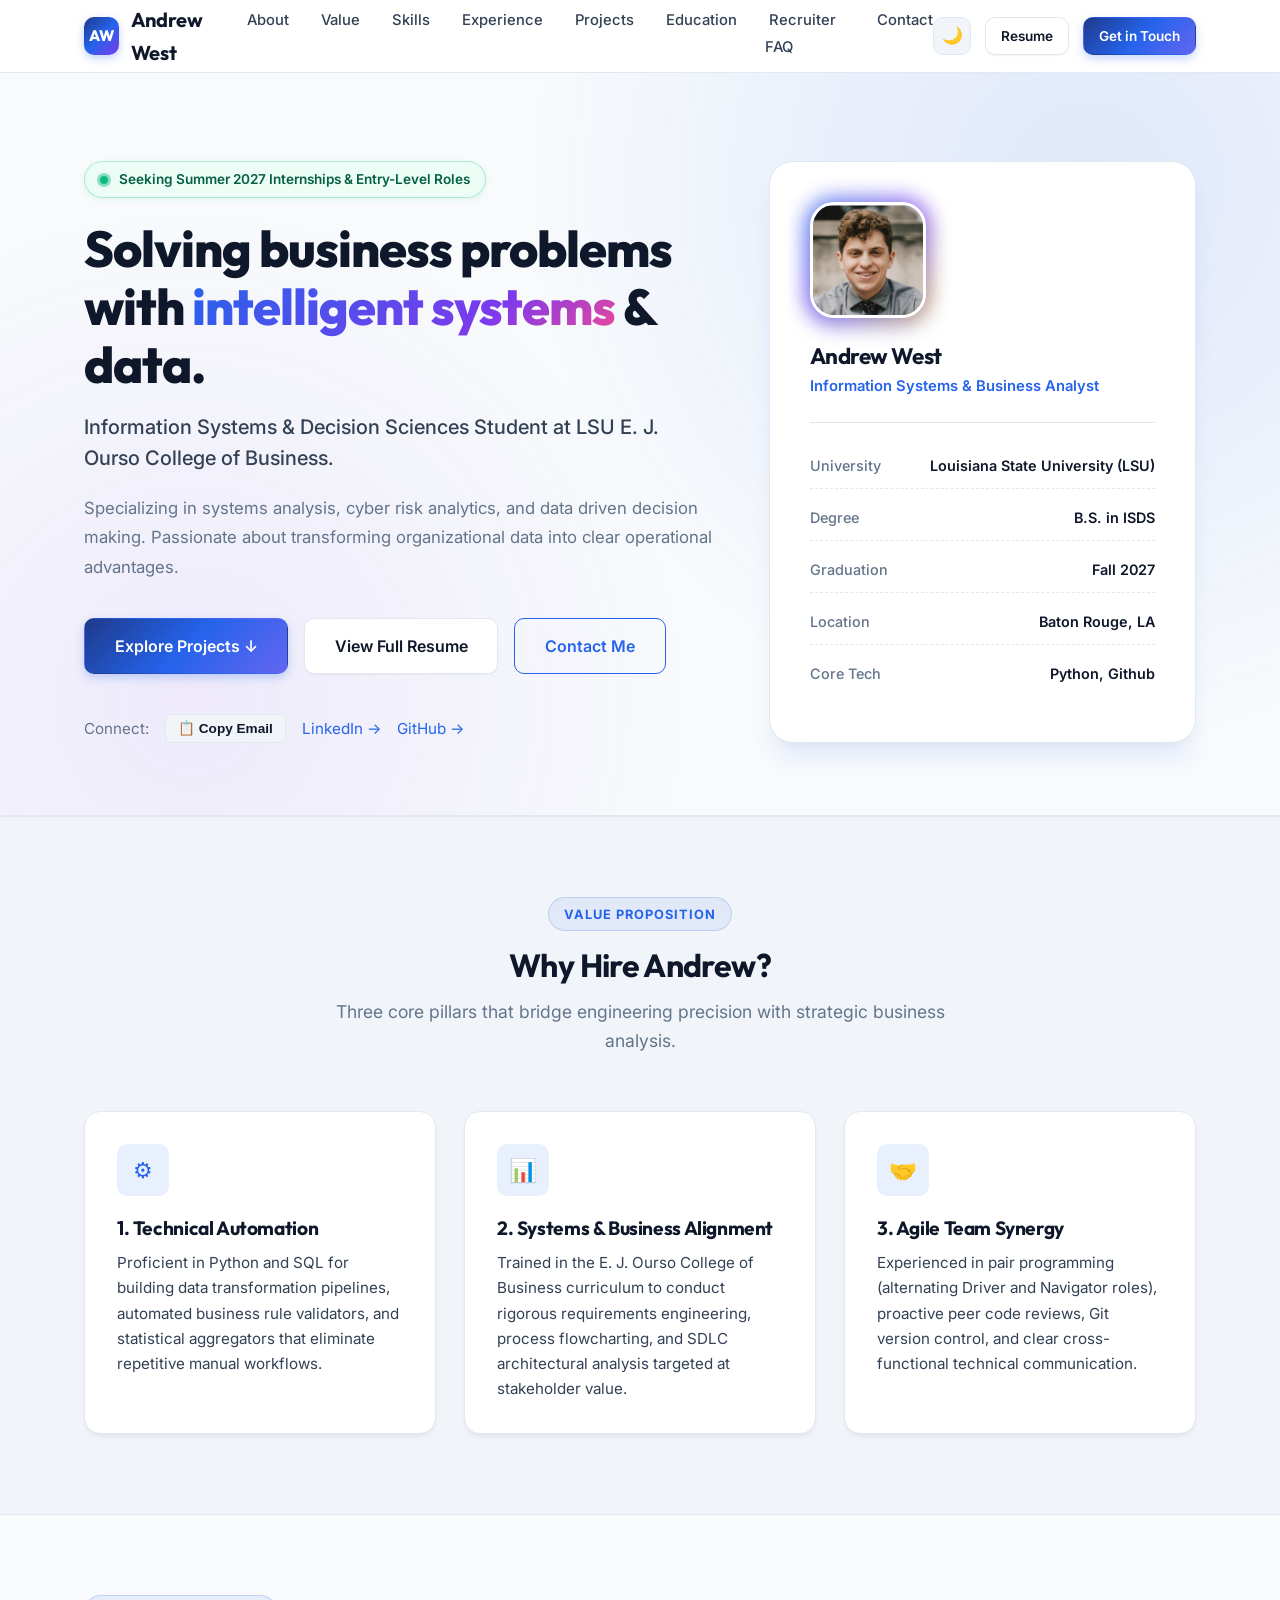
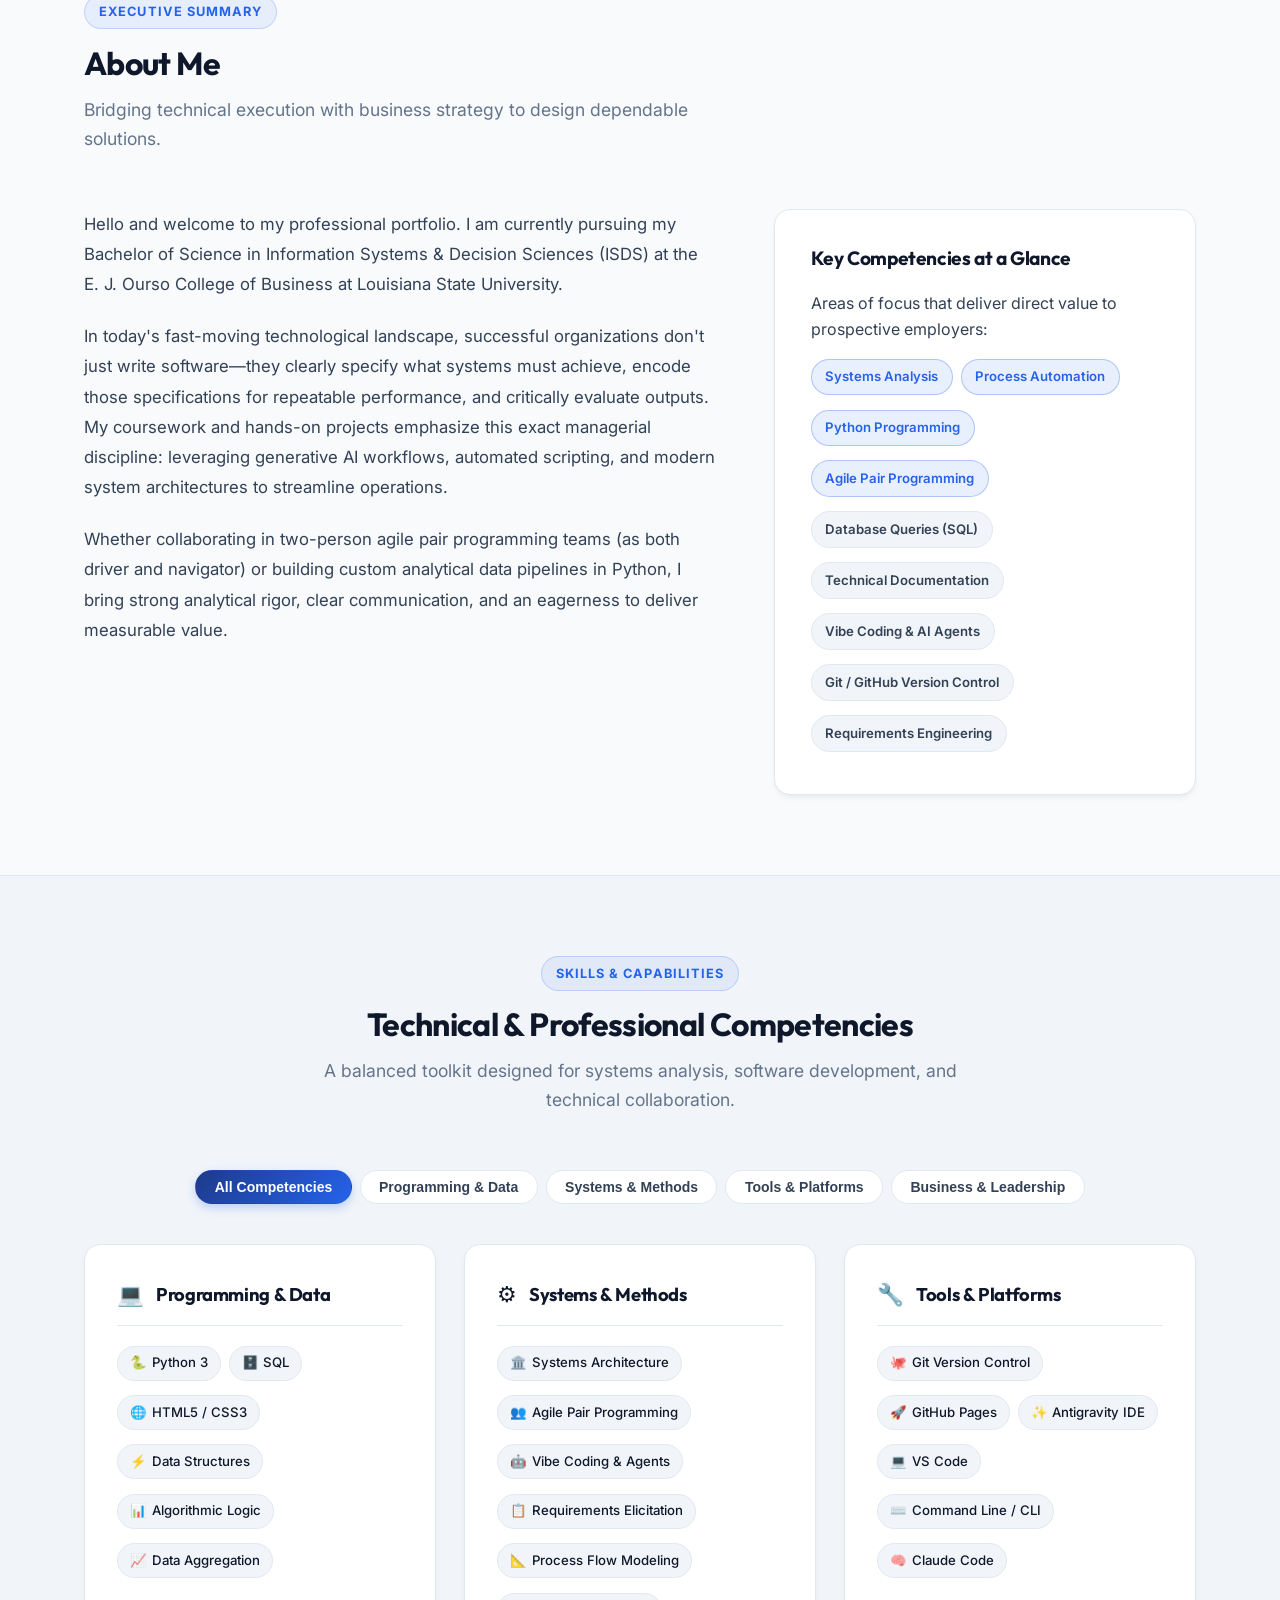
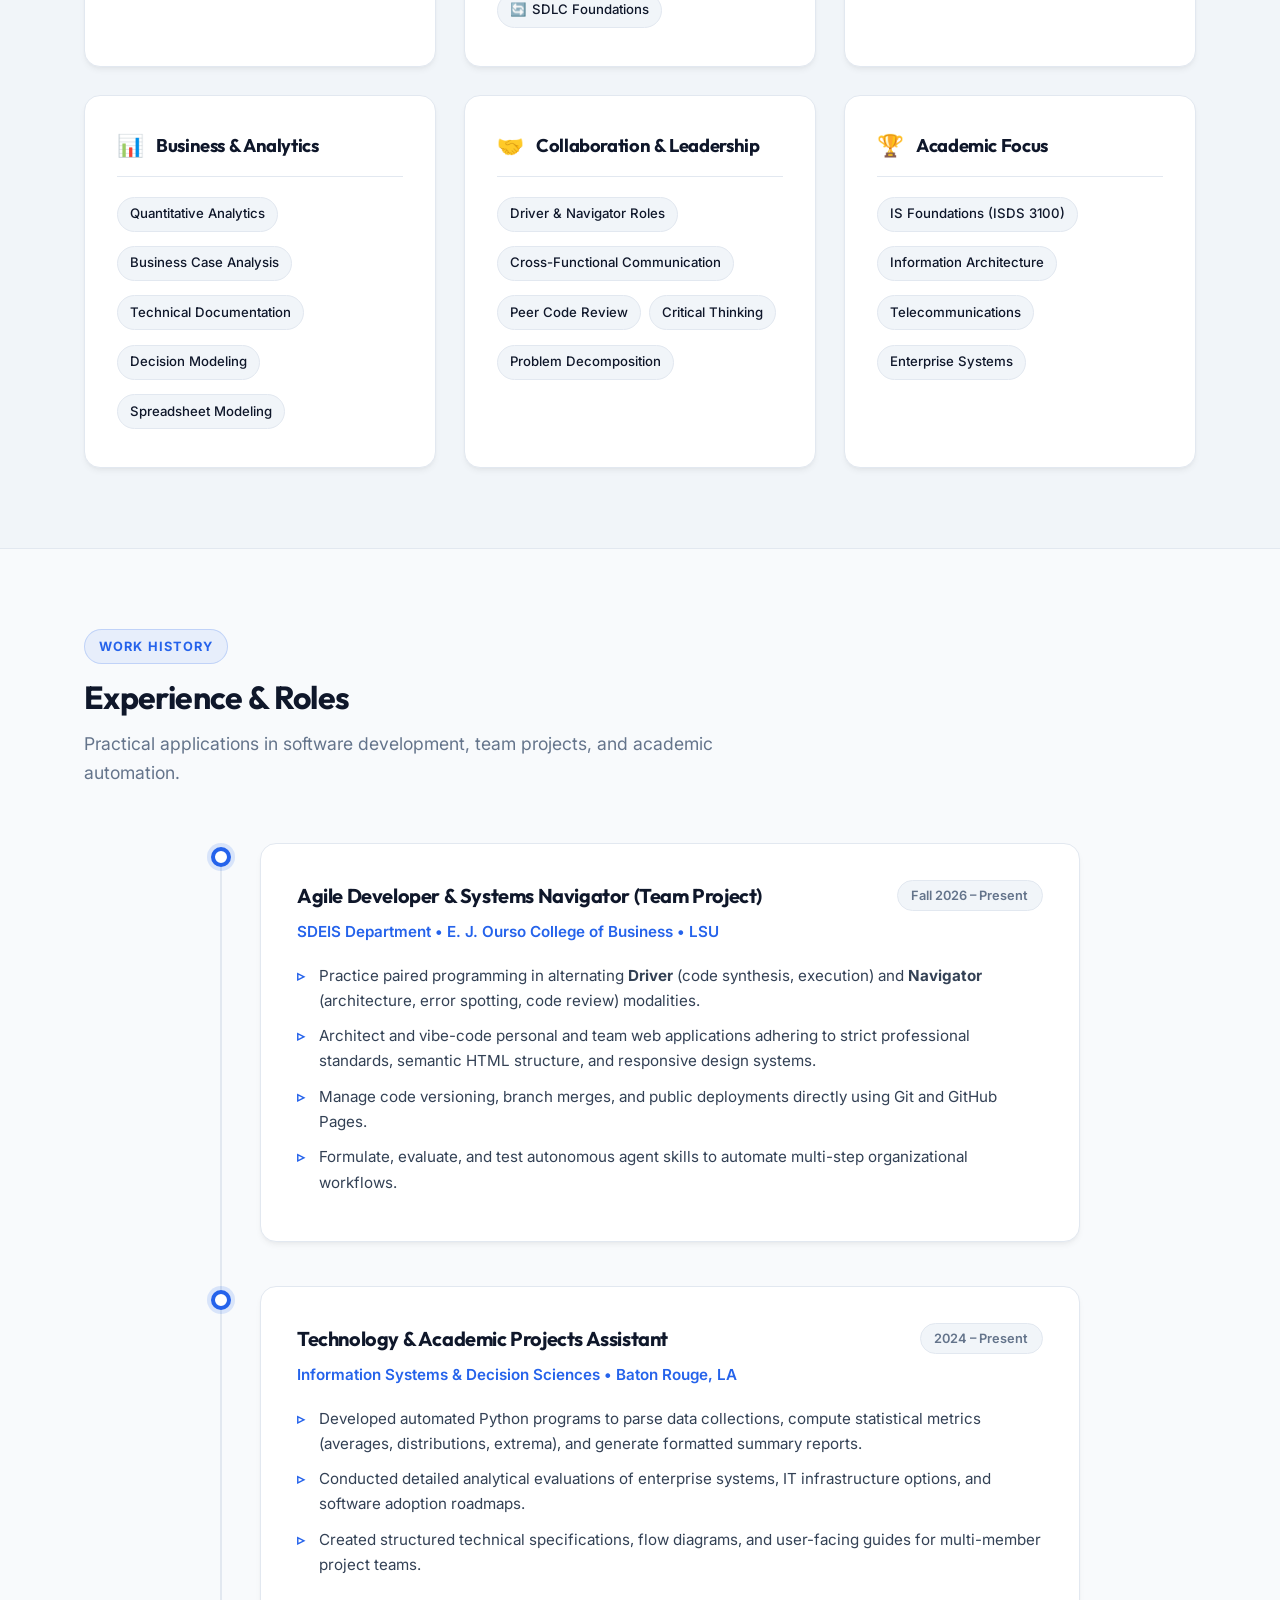
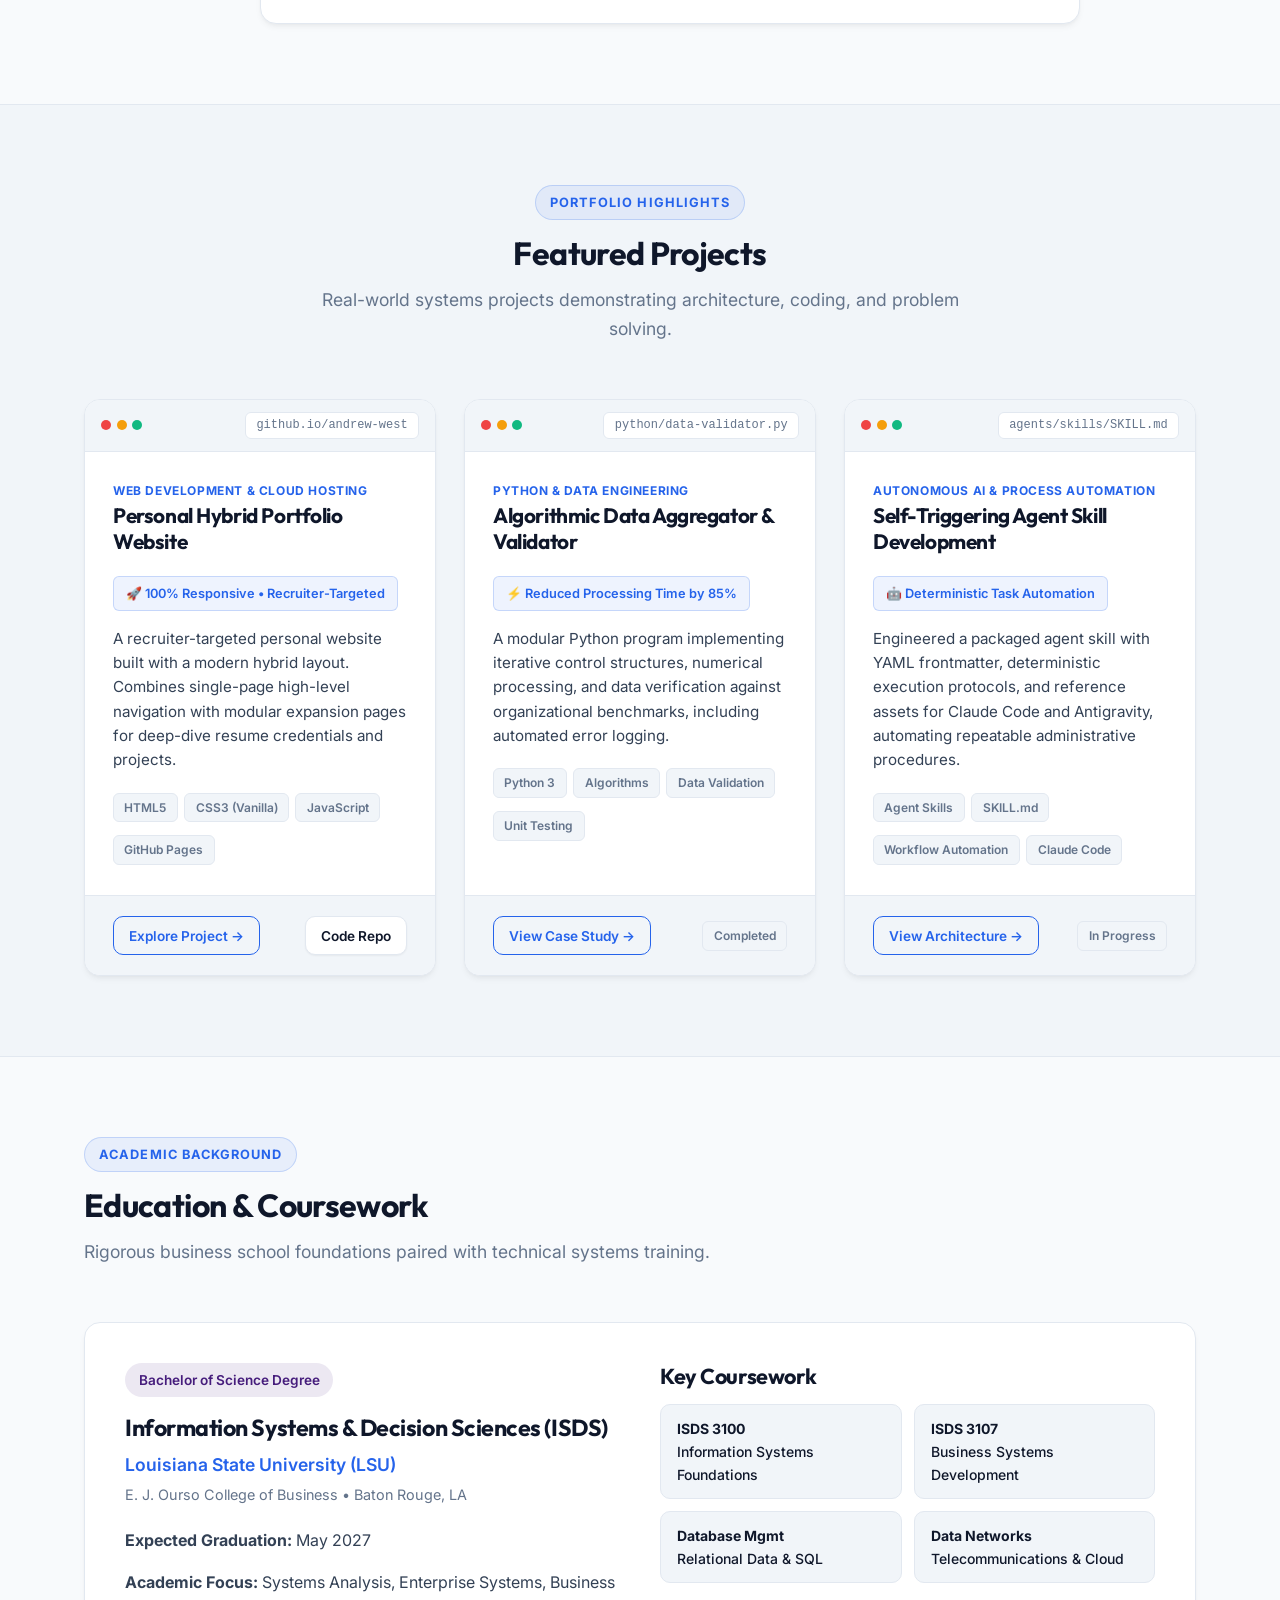
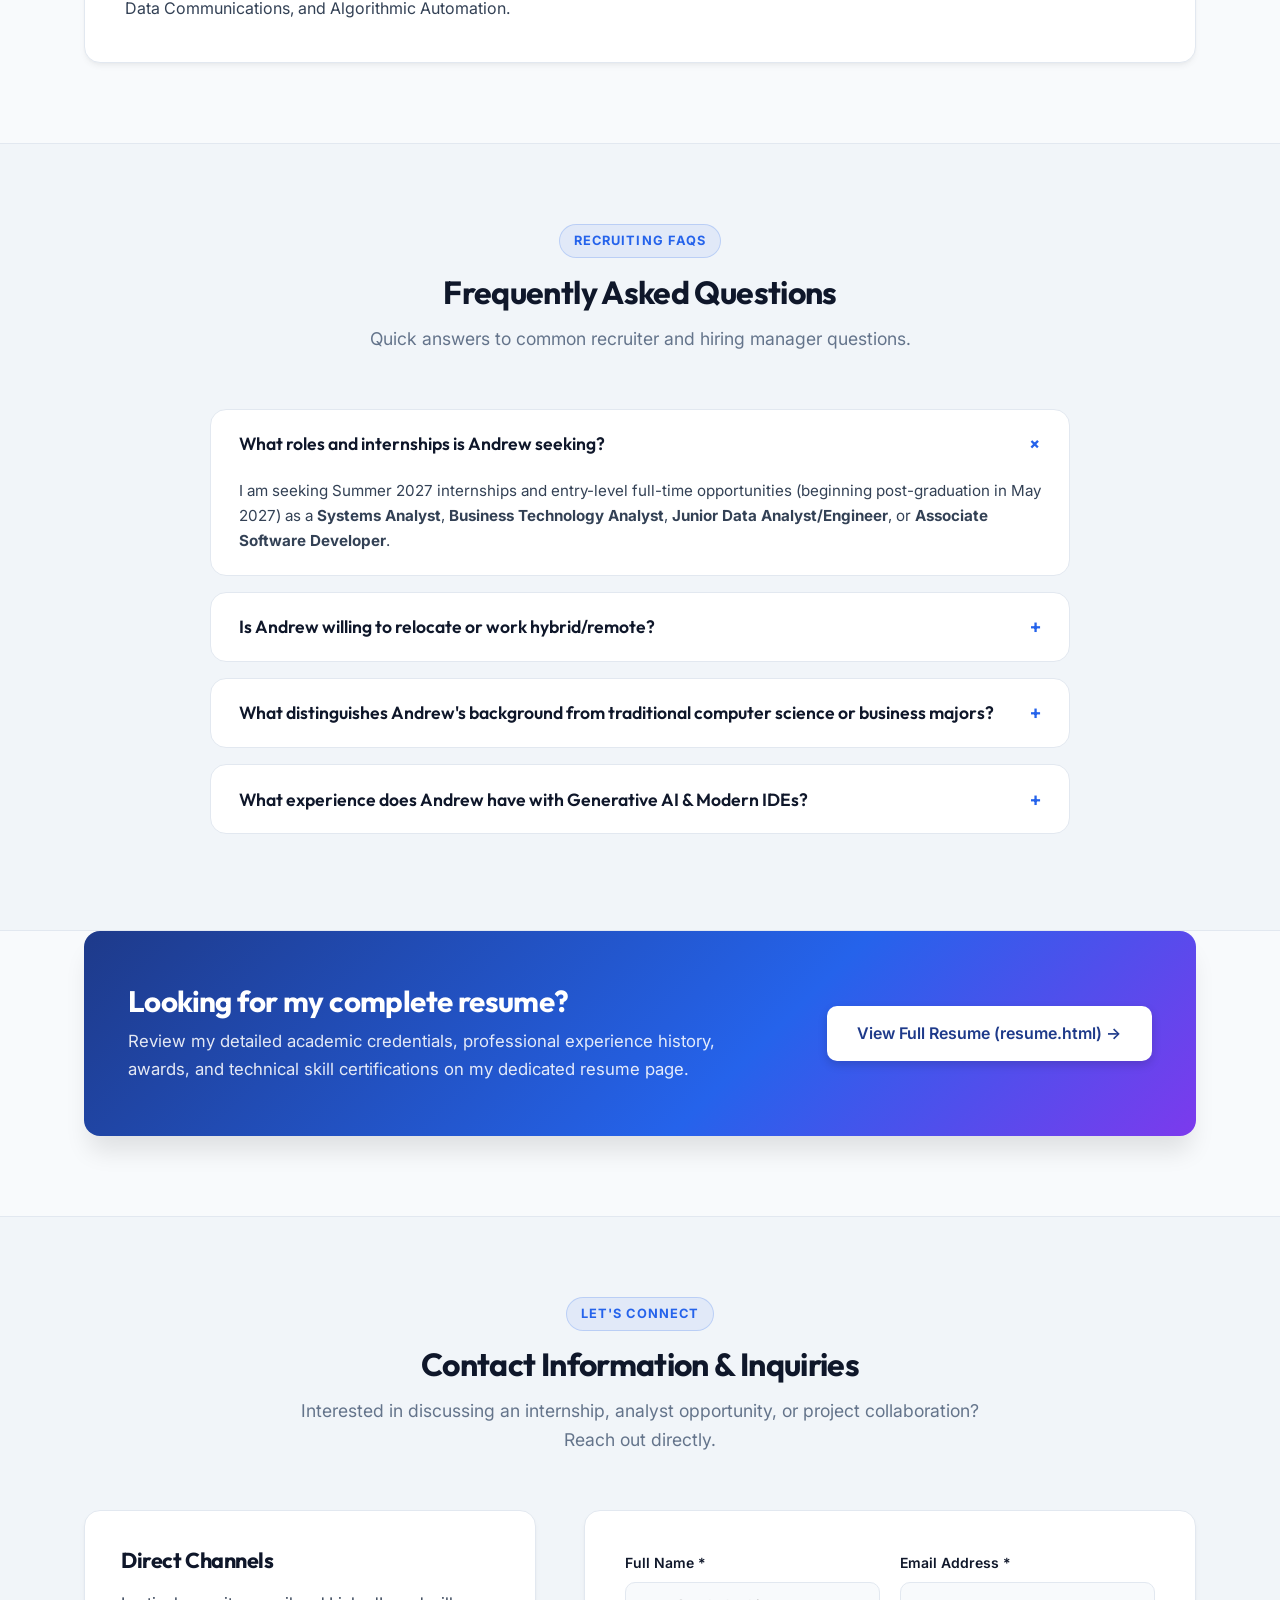
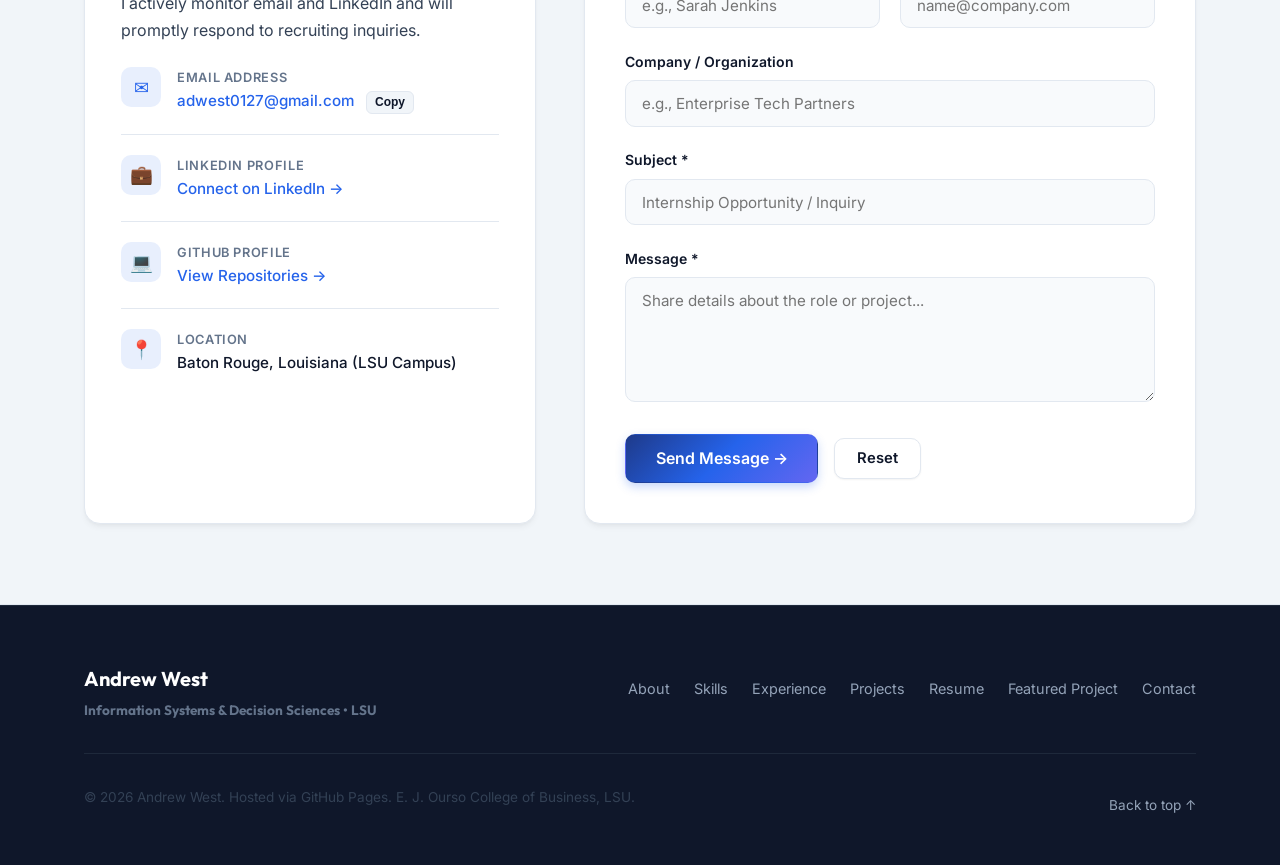
==== commit 9ab0590e: "Add professional headshot photo to hero and resume" ====
--- a/profile.html
+++ b/profile.html
@@ -55,7 +55,7 @@
                         <!-- Recruiter Availability Badge -->
                         <div class="recruiter-badge">
                             <span class="pulse-dot"></span>
-                            <span>Seeking Summer 2027 Internships &amp; Entry-Level Analyst Roles</span>
+                            <span>Seeking Summer 2027 Internships &amp; Entry-Level Roles</span>
                         </div>
 
                         <h1 class="hero-title">
@@ -67,7 +67,7 @@
                         </p>
 
                         <p class="hero-desc">
-                            Specializing in systems analysis, process automation, Python programming, and agile pair programming. Passionate about transforming organizational data into clear operational advantages.
+                            Specializing in systems analysis, cyber risk analytics, and data driven decision making. Passionate about transforming organizational data into clear operational advantages.
                         </p>
 
                         <div class="hero-cta">
@@ -86,14 +86,14 @@
                         </div>
                     </div>
 
-                    <!-- Profile Quick Overview Card with Glowing Avatar -->
+                    <!-- Profile Quick Overview Card with Photo -->
                     <aside class="hero-card">
                         <div class="hero-avatar-wrapper">
                             <div class="hero-avatar-glow"></div>
-                            <div class="hero-avatar">AW</div>
+                            <img src="andrew-west.png" alt="Andrew West" class="hero-avatar-img">
                         </div>
                         <h3>Andrew West</h3>
-                        <p class="hero-card-role">Aspiring Systems &amp; Business Analyst</p>
+                        <p class="hero-card-role">Information Systems &amp; Business Analyst</p>
                         
                         <ul class="quick-stats-list">
                             <li class="quick-stat-item">
@@ -106,7 +106,7 @@
                             </li>
                             <li class="quick-stat-item">
                                 <span class="stat-label">Graduation</span>
-                                <span class="stat-value">Spring 2027</span>
+                                <span class="stat-value">Fall 2027</span>
                             </li>
                             <li class="quick-stat-item">
                                 <span class="stat-label">Location</span>
@@ -114,7 +114,7 @@
                             </li>
                             <li class="quick-stat-item">
                                 <span class="stat-label">Core Tech</span>
-                                <span class="stat-value">Python, SQL, HTML5, Git</span>
+                                <span class="stat-value">Python, Github</span>
                             </li>
                         </ul>
                     </aside>
--- a/styles.css
+++ b/styles.css
@@ -551,8 +551,8 @@
 
 .hero-avatar-wrapper {
   position: relative;
-  width: 5.75rem;
-  height: 5.75rem;
+  width: 7.25rem;
+  height: 7.25rem;
   margin-bottom: 1.5rem;
 }
 
@@ -562,7 +562,7 @@
   justify-content: center;
   width: 100%;
   height: 100%;
-  border-radius: var(--radius-lg);
+  border-radius: var(--radius-xl);
   background: linear-gradient(135deg, #1e3a8a, #3b82f6);
   color: #ffffff;
   font-family: var(--font-heading);
@@ -573,16 +573,34 @@
   z-index: 2;
 }
 
+.hero-avatar-img {
+  width: 100%;
+  height: 100%;
+  border-radius: var(--radius-xl);
+  object-fit: cover;
+  object-position: center top;
+  border: 3px solid var(--bg-surface);
+  box-shadow: 0 8px 22px rgba(37, 99, 235, 0.28);
+  position: relative;
+  z-index: 2;
+  display: block;
+  transition: transform var(--transition-normal);
+}
+
+.hero-avatar-img:hover {
+  transform: scale(1.04);
+}
+
 .hero-avatar-glow {
   position: absolute;
-  top: -4px;
-  left: -4px;
-  right: -4px;
-  bottom: -4px;
-  border-radius: calc(var(--radius-lg) + 4px);
+  top: -5px;
+  left: -5px;
+  right: -5px;
+  bottom: -5px;
+  border-radius: calc(var(--radius-xl) + 5px);
   background: linear-gradient(135deg, #2563eb, #7c3aed, #f59e0b);
-  opacity: 0.6;
-  filter: blur(8px);
+  opacity: 0.7;
+  filter: blur(10px);
   z-index: 1;
 }
 
